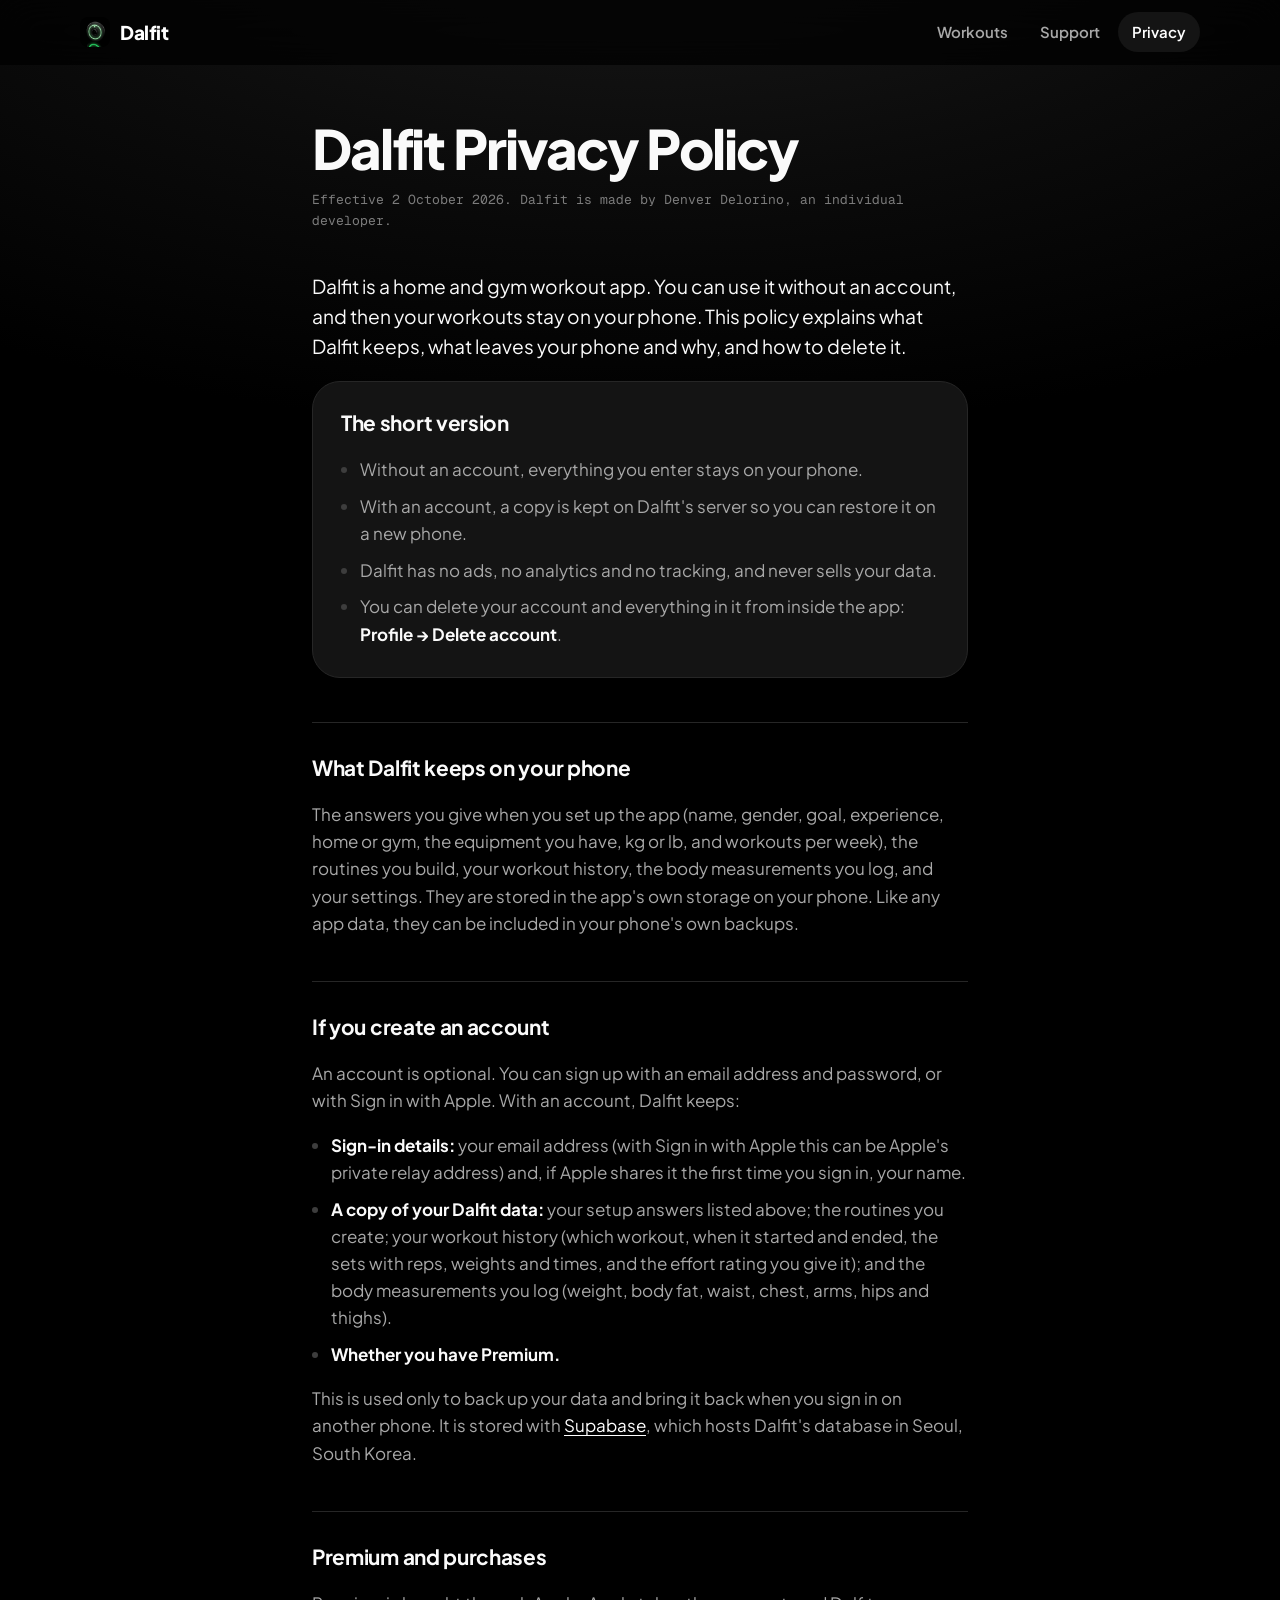
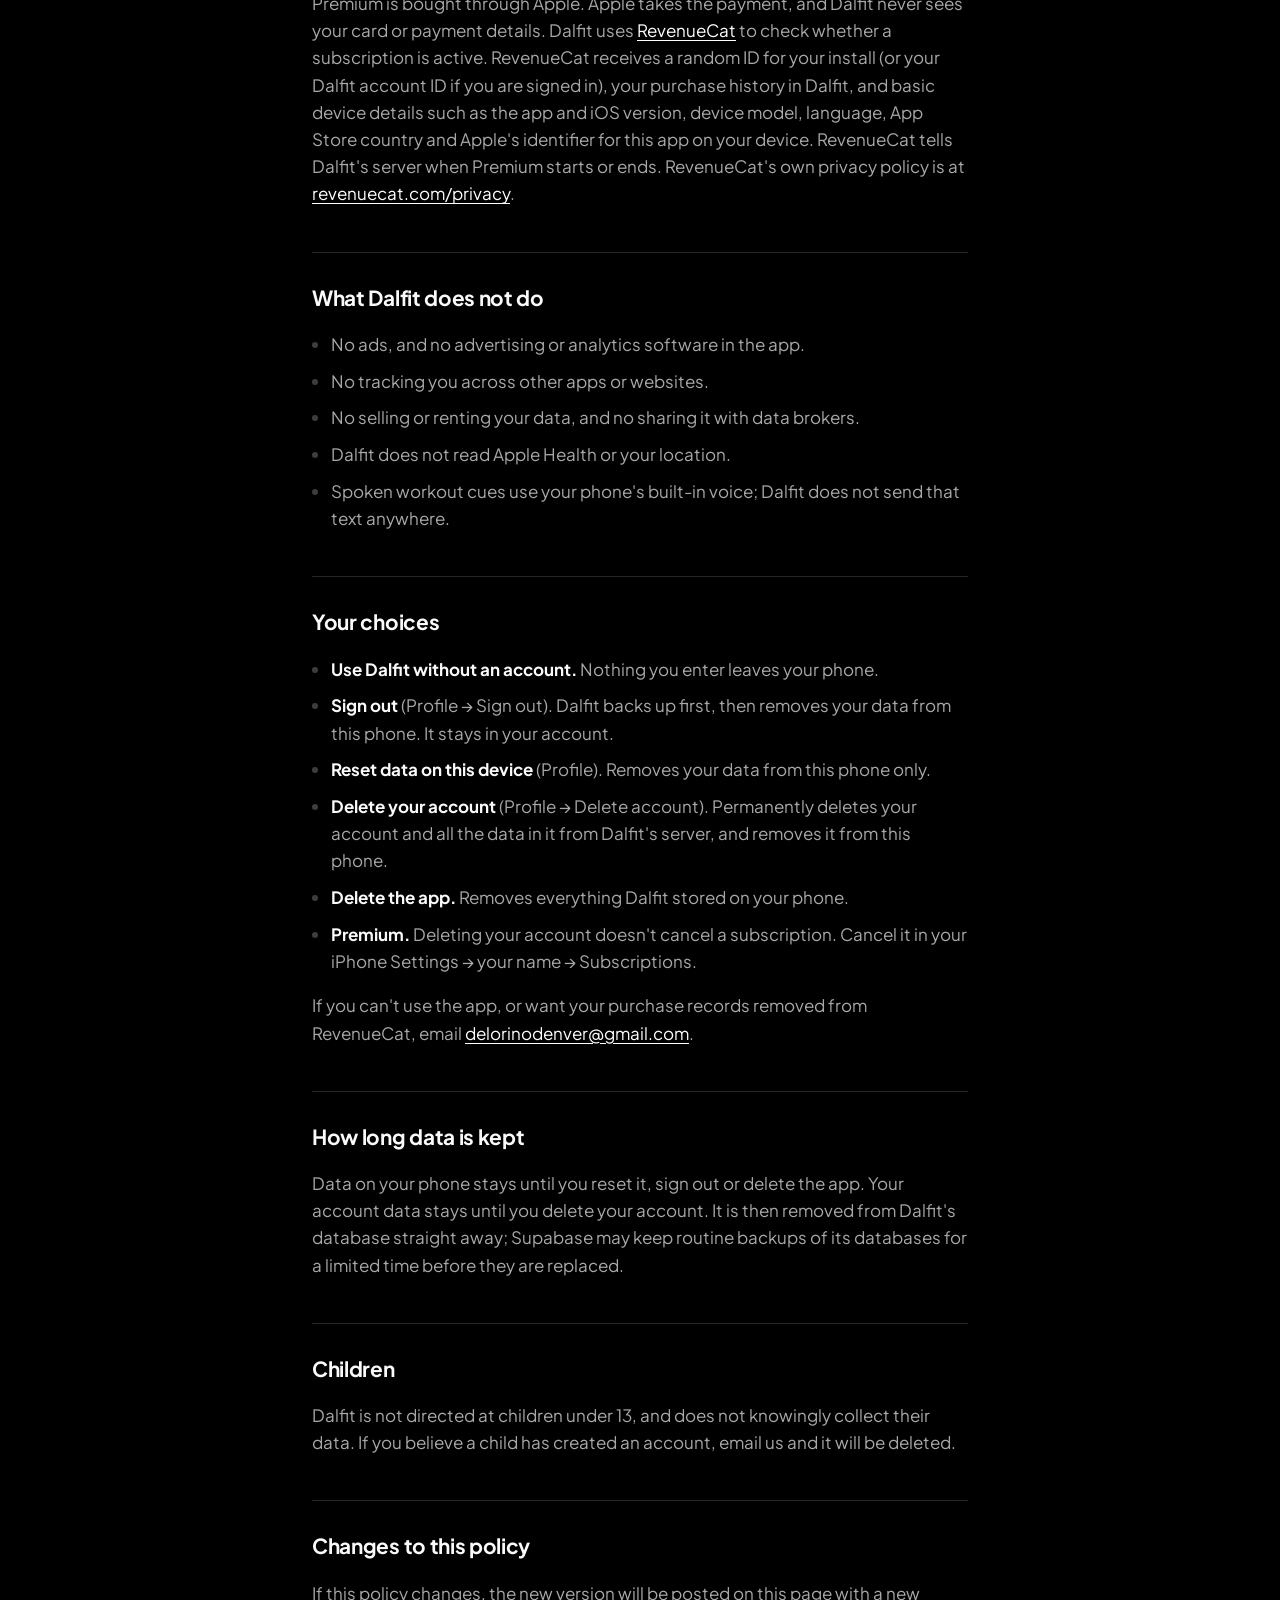
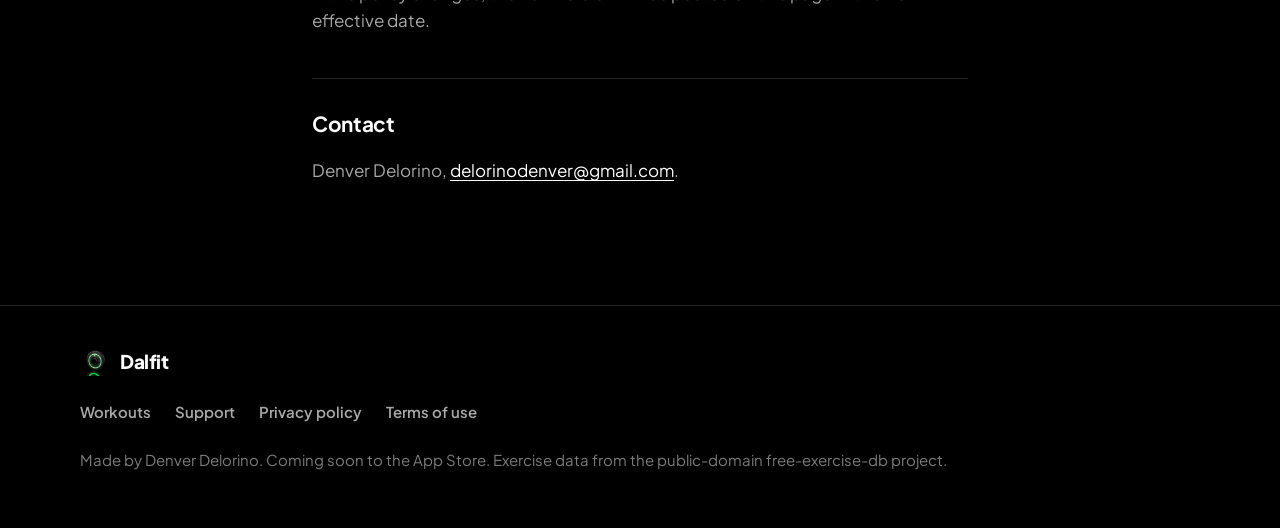
==== privacy.html @ f014f892 "Add the Dalfit site: landing page, privacy policy, terms and support The landing page uses the app's" ====
<!doctype html>
<html lang="en">
<head>
<meta charset="utf-8">
<meta name="viewport" content="width=device-width, initial-scale=1, viewport-fit=cover">
<title>Dalfit: privacy policy</title>
<meta name="description" content="What Dalfit keeps, what leaves your phone and how to delete it.">
<meta name="theme-color" content="#000000">
<link rel="icon" type="image/png" sizes="32x32" href="img/favicon-32.png">
<link rel="apple-touch-icon" href="img/icon-180.png">
<link rel="preconnect" href="https://fonts.googleapis.com">
<link rel="preconnect" href="https://fonts.gstatic.com" crossorigin>
<link href="https://fonts.googleapis.com/css2?family=Geist+Mono:wght@400;500&family=Plus+Jakarta+Sans:wght@400;500;600;700;800&display=swap" rel="stylesheet">
<link rel="stylesheet" href="site.css">
</head>
<body>

<header class="site-header" id="top">
  <div class="wrap">
    <a class="brand" href="./"><img src="img/icon-96.png" alt="" width="30" height="30">Dalfit</a>
    <nav class="site-nav" aria-label="Main">
      <a href="./#workouts">Workouts</a>
      <a href="support.html">Support</a>
      <a class="hide-sm" href="privacy.html" aria-current="page">Privacy</a>
    </nav>
  </div>
</header>

<main class="doc">
<h1>Dalfit Privacy Policy</h1>
<p class="dateline">Effective 2 October 2026. Dalfit is made by Denver Delorino, an individual developer.</p>

<p class="lede">Dalfit is a home and gym workout app. You can use it without an account, and then
your workouts stay on your phone. This policy explains what Dalfit keeps, what leaves your phone
and why, and how to delete it.</p>

<section class="summary">
<h2>The short version</h2>
<ul>
  <li>Without an account, everything you enter stays on your phone.</li>
  <li>With an account, a copy is kept on Dalfit's server so you can restore it on a new phone.</li>
  <li>Dalfit has no ads, no analytics and no tracking, and never sells your data.</li>
  <li>You can delete your account and everything in it from inside the app: <strong>Profile → Delete account</strong>.</li>
</ul>
</section>

<h2>What Dalfit keeps on your phone</h2>
<p>The answers you give when you set up the app (name, gender, goal, experience, home or gym,
the equipment you have, kg or lb, and workouts per week), the routines you build, your workout
history, the body measurements you log, and your settings. They are stored in the app's own
storage on your phone. Like any app data, they can be included in your phone's own backups.</p>

<h2>If you create an account</h2>
<p>An account is optional. You can sign up with an email address and password, or with Sign in
with Apple. With an account, Dalfit keeps:</p>
<ul>
  <li><strong>Sign-in details:</strong> your email address (with Sign in with Apple this can be
  Apple's private relay address) and, if Apple shares it the first time you sign in, your name.</li>
  <li><strong>A copy of your Dalfit data:</strong> your setup answers listed above; the routines
  you create; your workout history (which workout, when it started and ended, the sets with
  reps, weights and times, and the effort rating you give it); and the body measurements you log
  (weight, body fat, waist, chest, arms, hips and thighs).</li>
  <li><strong>Whether you have Premium.</strong></li>
</ul>
<p>This is used only to back up your data and bring it back when you sign in on another phone.
It is stored with <a href="https://supabase.com">Supabase</a>, which hosts Dalfit's database in
Seoul, South Korea.</p>

<h2>Premium and purchases</h2>
<p>Premium is bought through Apple. Apple takes the payment, and Dalfit never sees your card or
payment details. Dalfit uses <a href="https://www.revenuecat.com">RevenueCat</a> to check whether
a subscription is active. RevenueCat receives a random ID for your install (or your Dalfit
account ID if you are signed in), your purchase history in Dalfit, and basic device details such
as the app and iOS version, device model, language, App Store country and Apple's
identifier for this app on your device. RevenueCat tells Dalfit's server when Premium starts or
ends. RevenueCat's own privacy policy is at
<a href="https://www.revenuecat.com/privacy">revenuecat.com/privacy</a>.</p>

<h2>What Dalfit does not do</h2>
<ul>
  <li>No ads, and no advertising or analytics software in the app.</li>
  <li>No tracking you across other apps or websites.</li>
  <li>No selling or renting your data, and no sharing it with data brokers.</li>
  <li>Dalfit does not read Apple Health or your location.</li>
  <li>Spoken workout cues use your phone's built-in voice; Dalfit does not send that text anywhere.</li>
</ul>

<h2>Your choices</h2>
<ul>
  <li><strong>Use Dalfit without an account.</strong> Nothing you enter leaves your phone.</li>
  <li><strong>Sign out</strong> (Profile → Sign out). Dalfit backs up first, then removes your
  data from this phone. It stays in your account.</li>
  <li><strong>Reset data on this device</strong> (Profile). Removes your data from this phone only.</li>
  <li><strong>Delete your account</strong> (Profile → Delete account). Permanently deletes your
  account and all the data in it from Dalfit's server, and removes it from this phone.</li>
  <li><strong>Delete the app.</strong> Removes everything Dalfit stored on your phone.</li>
  <li><strong>Premium.</strong> Deleting your account doesn't cancel a subscription. Cancel it
  in your iPhone Settings → your name → Subscriptions.</li>
</ul>
<p>If you can't use the app, or want your purchase records removed from RevenueCat, email
<a href="mailto:delorinodenver@gmail.com">delorinodenver@gmail.com</a>.</p>

<h2>How long data is kept</h2>
<p>Data on your phone stays until you reset it, sign out or delete the app. Your account data
stays until you delete your account. It is then removed from Dalfit's database straight away;
Supabase may keep routine backups of its databases for a limited time before they are replaced.</p>

<h2>Children</h2>
<p>Dalfit is not directed at children under 13, and does not knowingly collect their data. If you
believe a child has created an account, email us and it will be deleted.</p>

<h2>Changes to this policy</h2>
<p>If this policy changes, the new version will be posted on this page with a new effective date.</p>

<h2>Contact</h2>
<p>Denver Delorino, <a href="mailto:delorinodenver@gmail.com">delorinodenver@gmail.com</a>.</p>
</main>

<footer class="site-footer">
  <div class="wrap">
    <a class="brand" href="./"><img src="img/icon-96.png" alt="" width="30" height="30">Dalfit</a>
    <nav class="footer-links" aria-label="Footer">
      <a href="./#workouts">Workouts</a>
      <a href="support.html">Support</a>
      <a href="privacy.html">Privacy policy</a>
      <a href="terms.html">Terms of use</a>
    </nav>
    <p>Made by Denver Delorino. Coming soon to the App Store. Exercise data from the public-domain free-exercise-db project.</p>
  </div>
</footer>
</body>
</html>
---- site.css ----
/* Dalfit site. Every colour is a step of the app's Gray ramp (src/constants/theme.ts).
   The accent is white, as in the app's dark mode. The neon green lives only inside the
   athlete images, never in the interface. */
:root {
  color-scheme: dark;
  --black: #000000;
  --g950: #0b0b0b;
  --g900: #141414;
  --g850: #1c1c1c;
  --g800: #262626;
  --g700: #3d3d3d;
  --g500: #7c7c7c;
  --g400: #a8a8a8;
  --g50: #fafafa;
  --white: #ffffff;

  --sans: "Plus Jakarta Sans", system-ui, -apple-system, "Segoe UI", sans-serif;
  --mono: "Geist Mono", ui-monospace, "SFMono-Regular", Menlo, monospace;

  --card-radius: 28px;
  --gutter: clamp(16px, 4vw, 40px);
  --max: 1200px;

  /* The app's motion durations: quick, base, slow. */
  --t-quick: 140ms;
  --t-base: 280ms;
  --t-slow: 420ms;
  --ease: cubic-bezier(0.2, 0.7, 0.2, 1);
}

* { box-sizing: border-box; }
html { -webkit-text-size-adjust: 100%; scroll-behavior: smooth; }
body {
  margin: 0;
  min-height: 100vh;
  background: var(--black);
  color: var(--g50);
  font: 400 17px/1.6 var(--sans);
  -webkit-font-smoothing: antialiased;
  overflow-x: hidden;
}
/* The app's Backdrop: a soft graphite glow at the top of the screen, fading to black. */
body::before {
  content: "";
  position: absolute;
  inset: 0 0 auto 0;
  height: 720px;
  background: radial-gradient(120% 100% at 50% -20%, var(--g850) 0%, var(--g950) 45%, var(--black) 80%);
  pointer-events: none;
  z-index: -1;
}
img { display: block; max-width: 100%; height: auto; }
a { color: var(--white); text-underline-offset: 3px; text-decoration-thickness: 1px; }
a:hover { text-decoration-thickness: 2px; }
:focus-visible { outline: 2px solid var(--white); outline-offset: 3px; border-radius: 8px; }
::selection { background: var(--white); color: var(--black); }

.wrap { width: 100%; max-width: var(--max); margin: 0 auto; padding: 0 var(--gutter); }
.mono { font-family: var(--mono); font-size: 13px; letter-spacing: 0.02em; }
.eyebrow {
  font-family: var(--mono);
  font-size: 12px;
  letter-spacing: 0.14em;
  text-transform: uppercase;
  color: var(--g400);
  margin: 0 0 14px;
}
.dim { color: var(--g500); }

/* ---------- Header ---------- */
.site-header {
  position: sticky;
  top: 0;
  z-index: 10;
  background: rgba(0, 0, 0, 0.72);
  -webkit-backdrop-filter: saturate(140%) blur(18px);
  backdrop-filter: saturate(140%) blur(18px);
  border-bottom: 1px solid transparent;
  transition: border-color var(--t-base) var(--ease);
}
.site-header.scrolled { border-bottom-color: var(--g800); }
.site-header .wrap { display: flex; align-items: center; justify-content: space-between; height: 64px; gap: 16px; }
.brand { display: flex; align-items: center; gap: 10px; text-decoration: none; font-weight: 800; font-size: 19px; letter-spacing: -0.02em; }
.brand img { width: 30px; height: 30px; border-radius: 8px; }
.site-nav { display: flex; gap: 4px; }
.site-nav a {
  text-decoration: none;
  font-size: 15px;
  font-weight: 600;
  color: var(--g400);
  padding: 8px 14px;
  border-radius: 999px;
  transition: color var(--t-quick) var(--ease), background-color var(--t-quick) var(--ease);
}
.site-nav a:hover, .site-nav a[aria-current="page"] { color: var(--white); background: var(--g900); }

/* ---------- Buttons (the app's pill buttons) ---------- */
.btn {
  display: inline-flex;
  align-items: center;
  justify-content: center;
  gap: 10px;
  min-height: 52px;
  padding: 0 26px;
  border-radius: 999px;
  font: 700 16px/1 var(--sans);
  text-decoration: none;
  border: 1px solid transparent;
  transition: transform var(--t-quick) var(--ease), background-color var(--t-quick) var(--ease);
}
.btn:active { transform: scale(0.97); }
.btn-primary { background: var(--white); color: var(--black); }
.btn-primary:hover { background: var(--g50); text-decoration: none; }
/* A status, not a button: smaller, outlined, and it doesn't react to taps. */
.btn-quiet {
  min-height: 40px;
  padding: 0 16px;
  font: 500 13px/1 var(--mono);
  letter-spacing: 0.02em;
  background: transparent;
  color: var(--g400);
  border-color: var(--g800);
  cursor: default;
}
.btn-quiet:active { transform: none; }

/* ---------- Footer ---------- */
.site-footer { margin-top: 120px; border-top: 1px solid var(--g800); padding: 40px 0 56px; color: var(--g500); font-size: 15px; }
.site-footer .wrap { display: grid; gap: 24px; }
.site-footer .brand { color: var(--g50); }
.footer-links { display: flex; flex-wrap: wrap; gap: 8px 24px; }
.footer-links a { color: var(--g400); text-decoration: none; font-weight: 600; }
.footer-links a:hover { color: var(--white); }
.site-footer p { margin: 0; }

/* ---------- Legal and support pages ---------- */
.doc { max-width: 46rem; margin: 0 auto; padding: 56px var(--gutter) 0; }
.doc h1 { font-weight: 800; font-size: clamp(2.2rem, 6vw, 3.4rem); line-height: 1.02; letter-spacing: -0.035em; margin: 0 0 14px; }
.doc .dateline { font-family: var(--mono); font-size: 13px; color: var(--g500); margin: 0 0 40px; }
.doc .lede { font-size: 1.2rem; line-height: 1.55; color: var(--g50); }
.doc h2 {
  font-weight: 700;
  font-size: 1.3rem;
  letter-spacing: -0.015em;
  margin: 44px 0 12px;
  padding-top: 28px;
  border-top: 1px solid var(--g800);
}
.doc p, .doc li { color: var(--g400); }
.doc strong { color: var(--g50); font-weight: 700; }
.doc ul { padding-left: 1.2rem; }
.doc li { margin-bottom: 0.6rem; }
.doc li::marker { color: var(--g700); }
.doc .summary {
  background: var(--g900);
  border: 1px solid var(--g800);
  border-radius: var(--card-radius);
  padding: 24px 28px 12px;
  margin: 0 0 8px;
}
.doc .summary h2 { margin-top: 0; padding-top: 0; border-top: 0; }
.doc .faq p { margin: 0 0 1.4rem; }

@media (max-width: 560px) {
  .site-nav a { padding: 8px 10px; font-size: 14px; }
  .site-nav .hide-sm { display: none; }
}
@media (prefers-reduced-motion: reduce) {
  html { scroll-behavior: auto; }
  *, *::before, *::after { animation-duration: 1ms !important; animation-iteration-count: 1 !important; transition-duration: 1ms !important; }
}
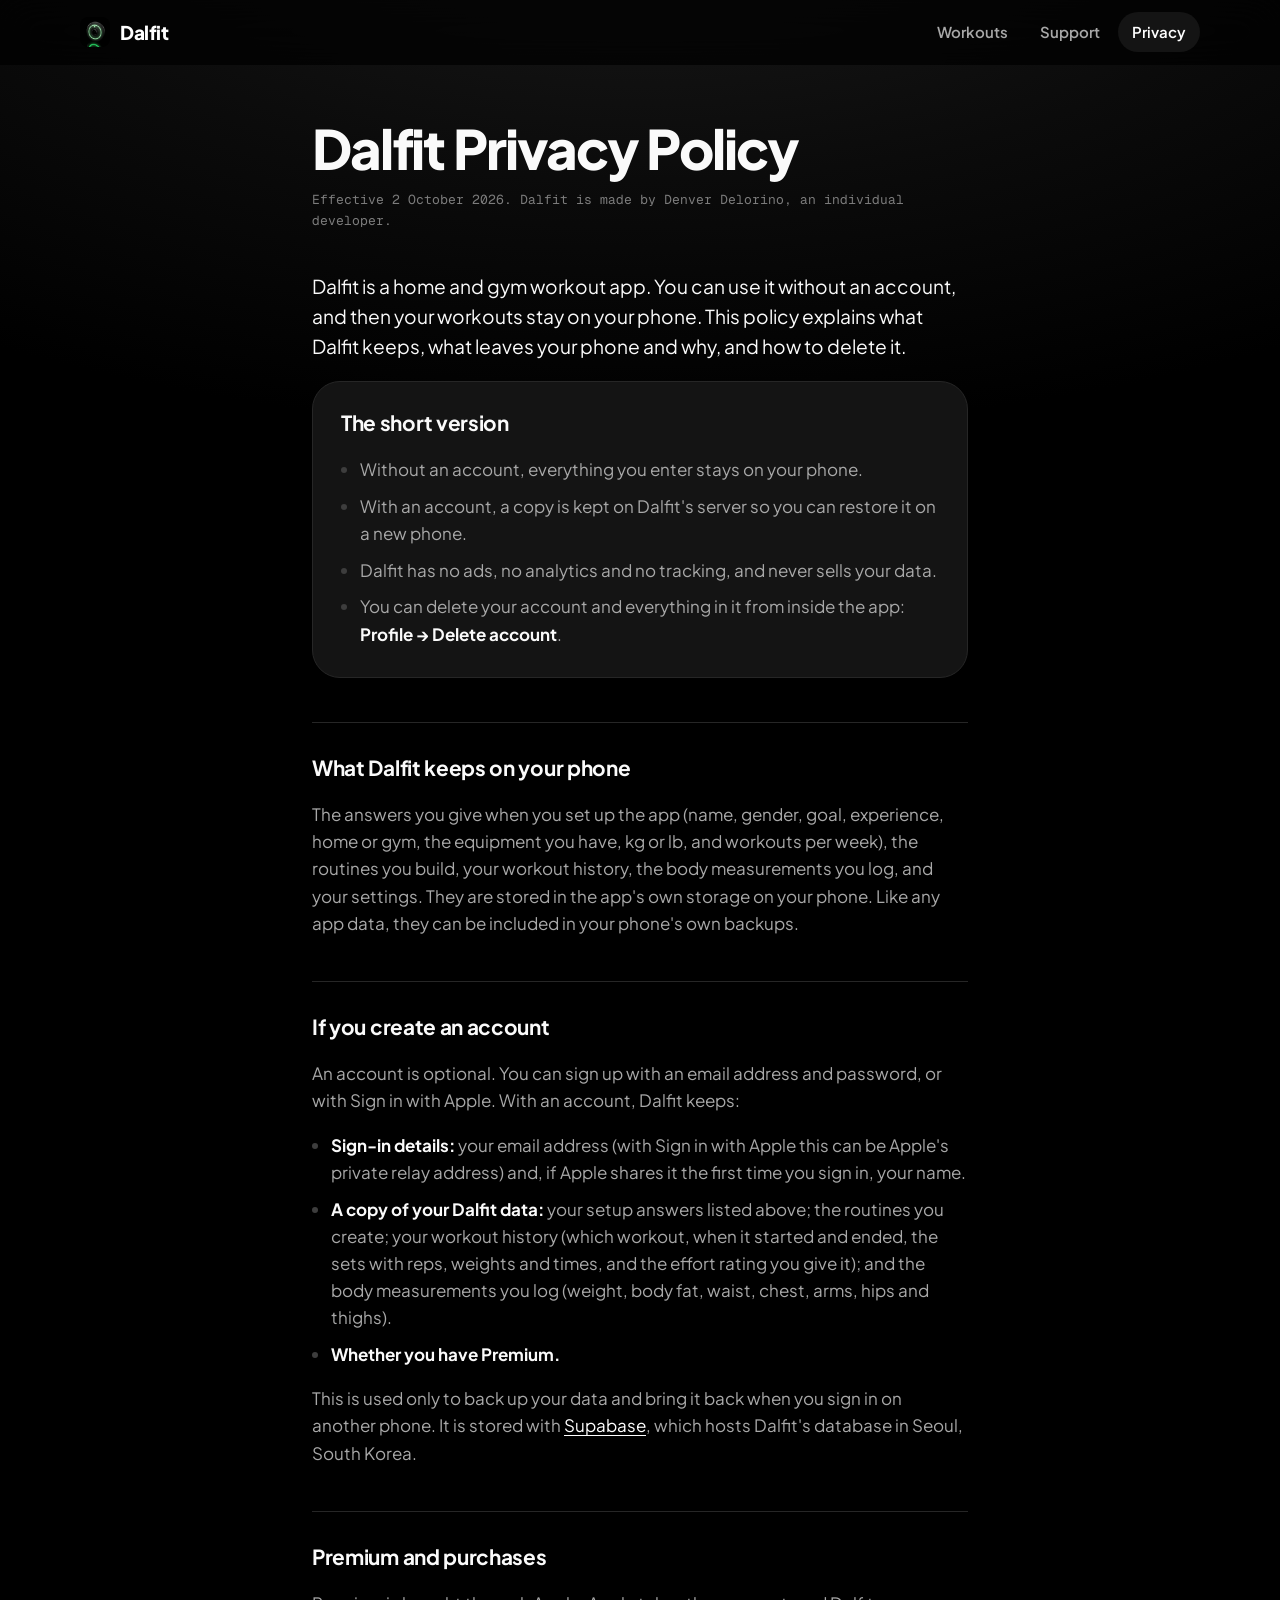
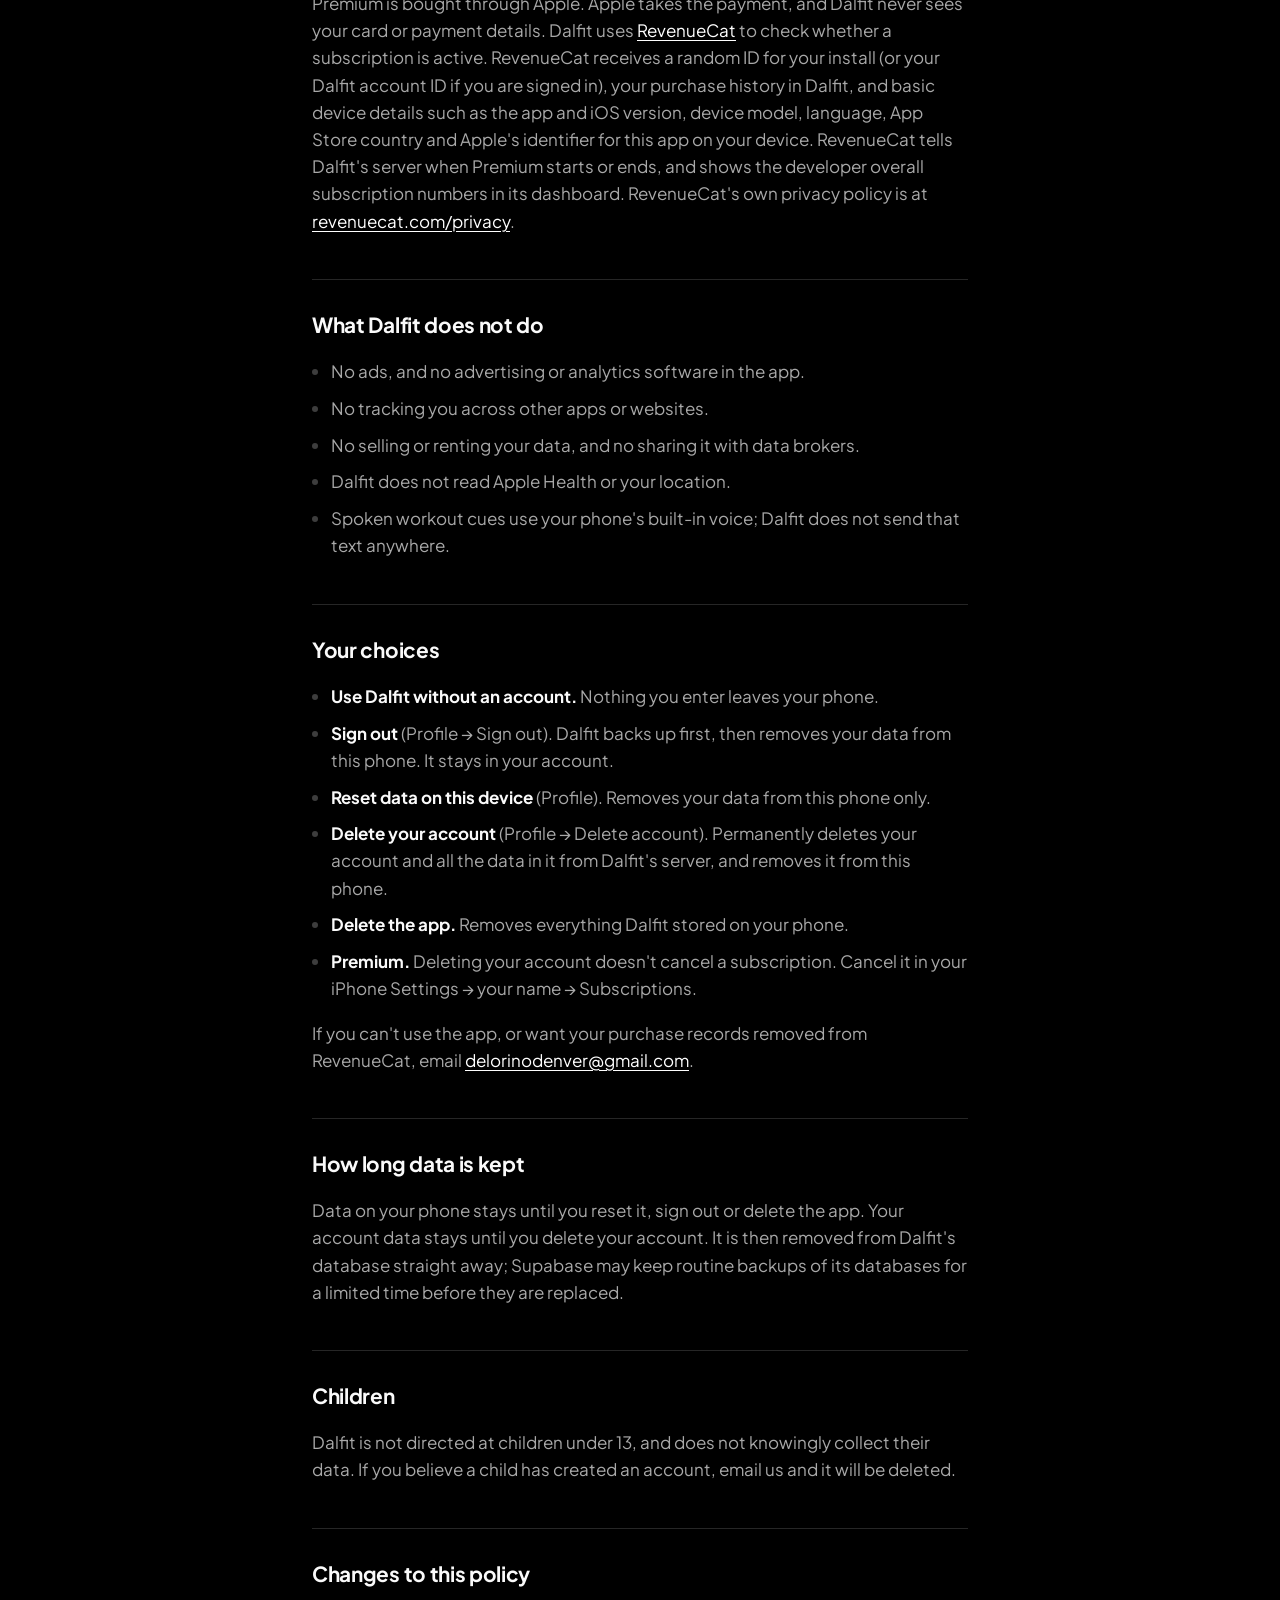
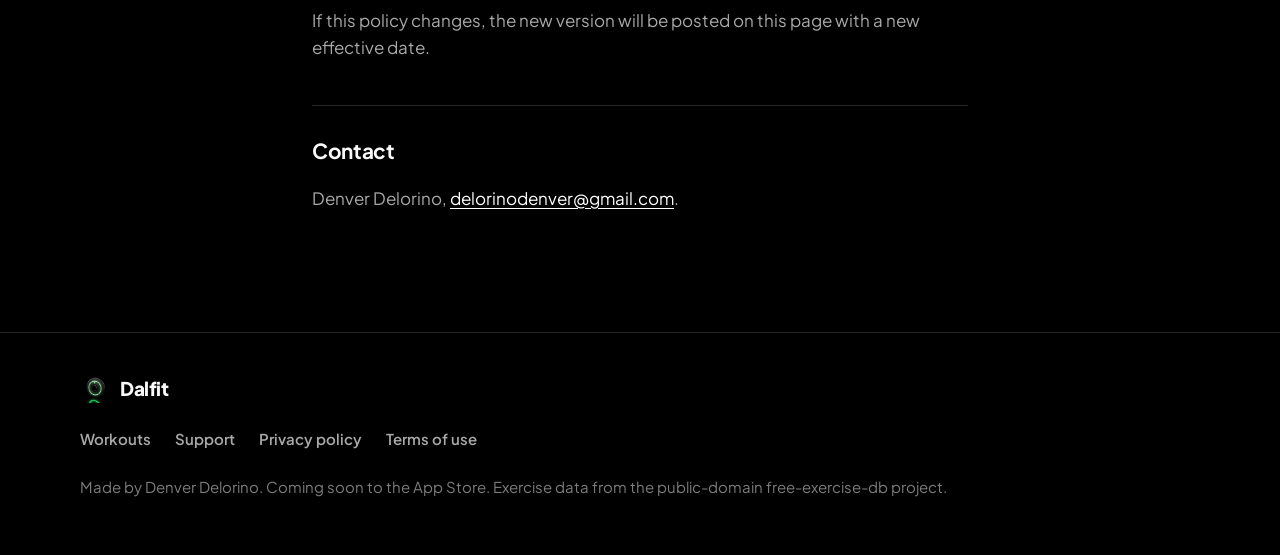
==== commit 4bcb3b65: "Privacy policy: say RevenueCat also shows subscription numbers Matches the App Store privacy answers" ====
--- a/privacy.html
+++ b/privacy.html
@@ -73,7 +73,8 @@
 account ID if you are signed in), your purchase history in Dalfit, and basic device details such
 as the app and iOS version, device model, language, App Store country and Apple's
 identifier for this app on your device. RevenueCat tells Dalfit's server when Premium starts or
-ends. RevenueCat's own privacy policy is at
+ends, and shows the developer overall subscription numbers in its dashboard. RevenueCat's own
+privacy policy is at
 <a href="https://www.revenuecat.com/privacy">revenuecat.com/privacy</a>.</p>
 
 <h2>What Dalfit does not do</h2>
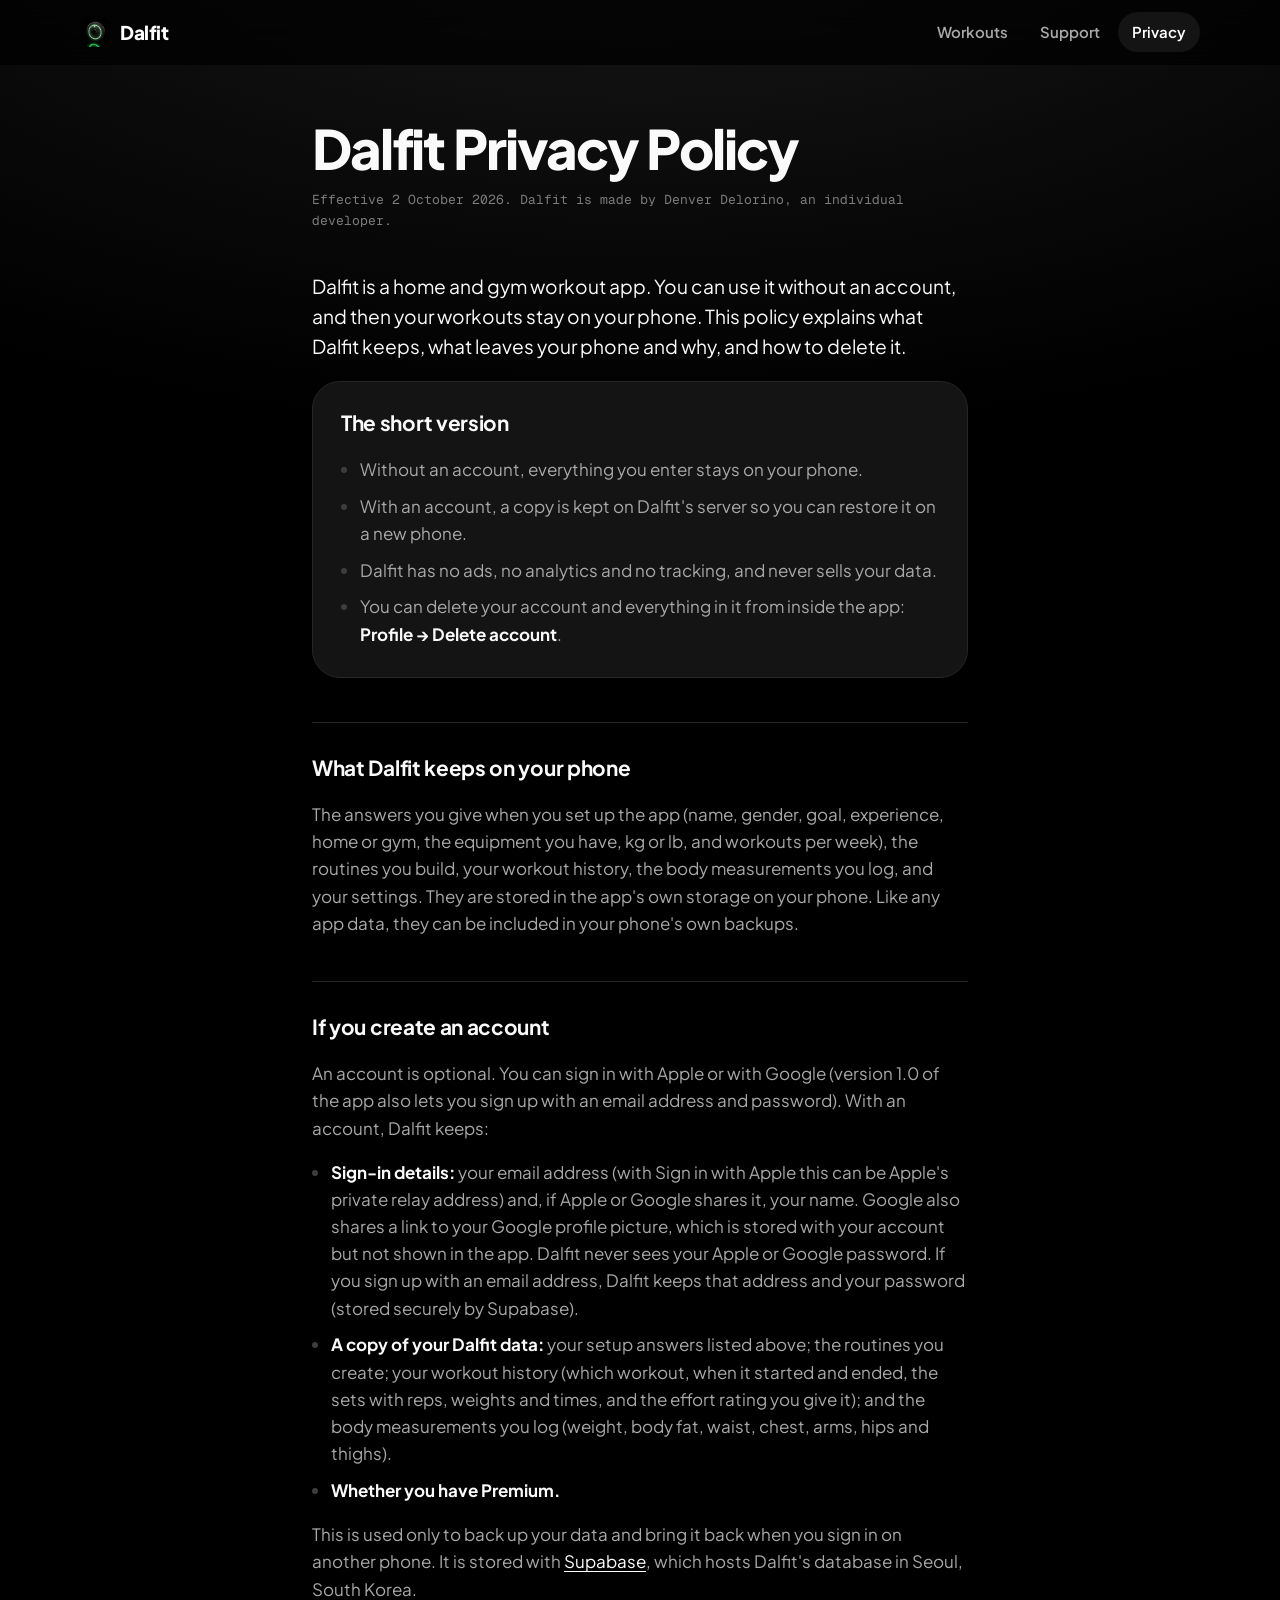
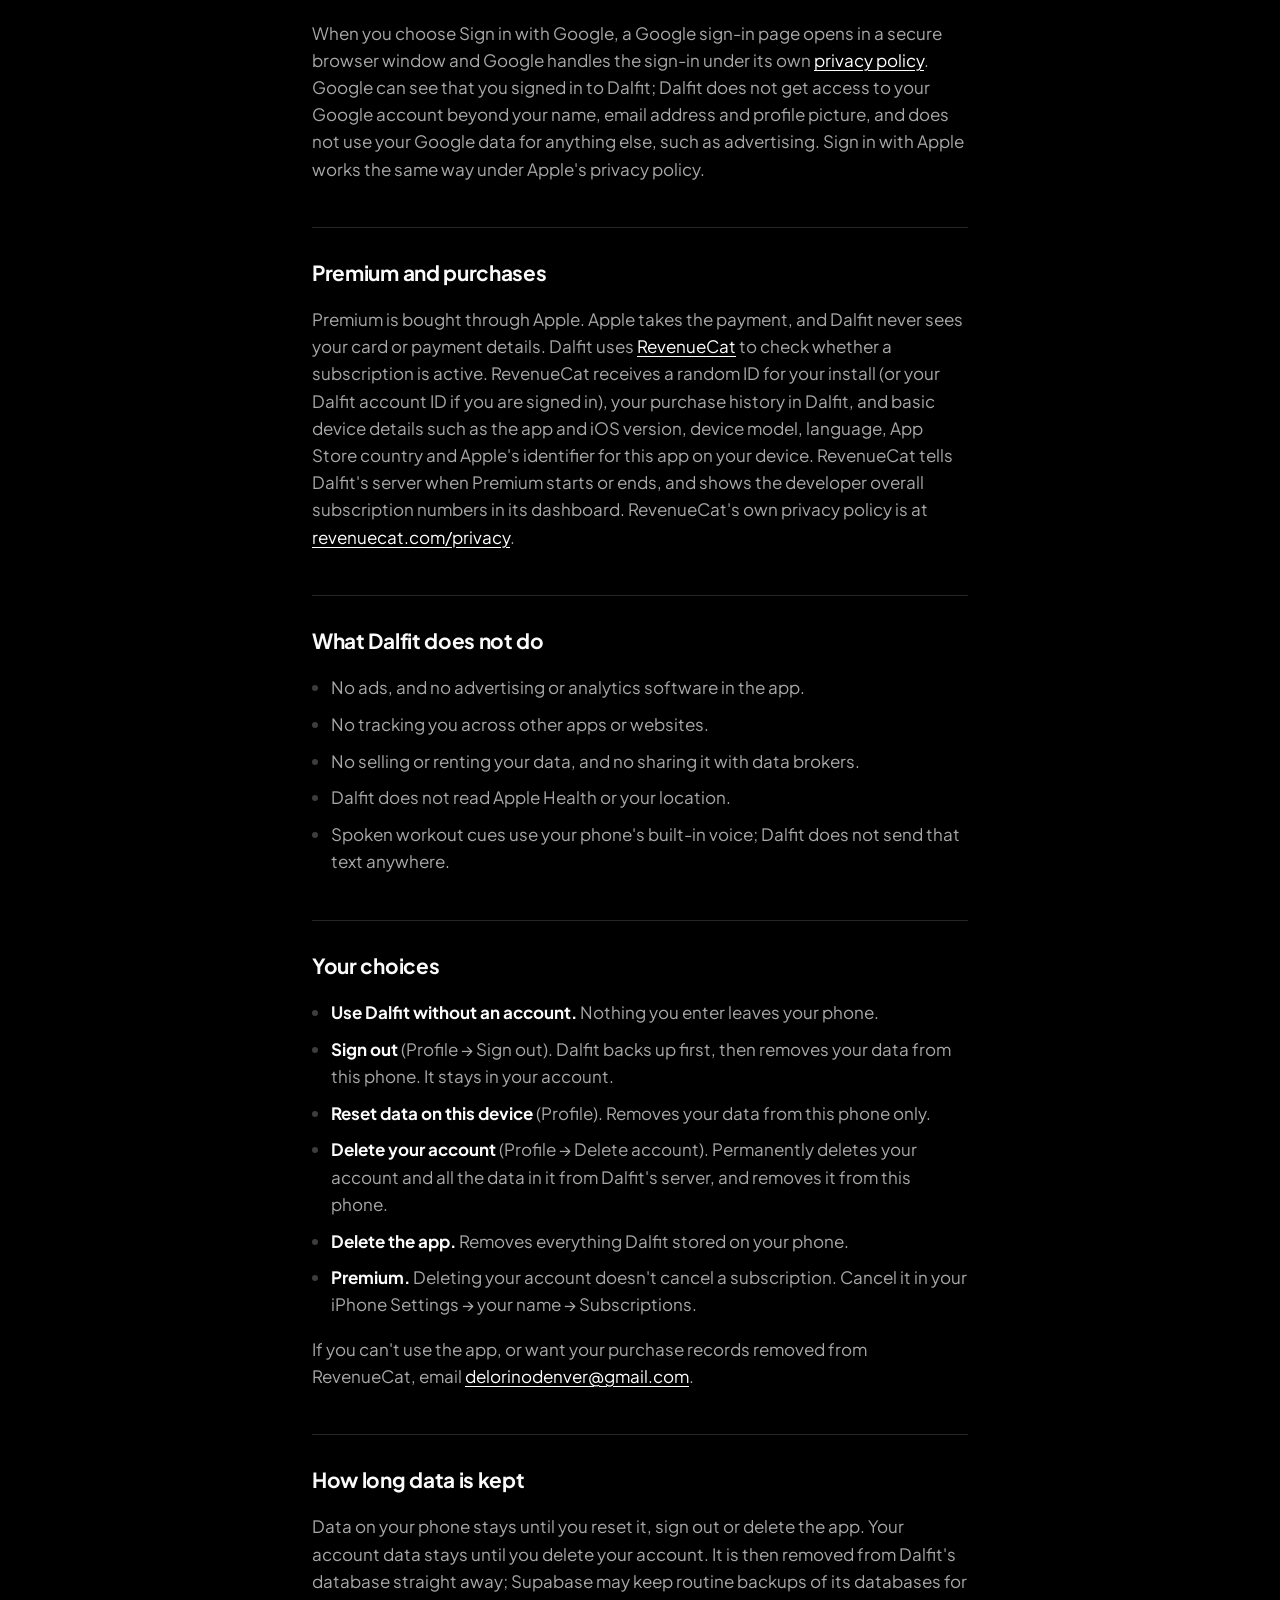
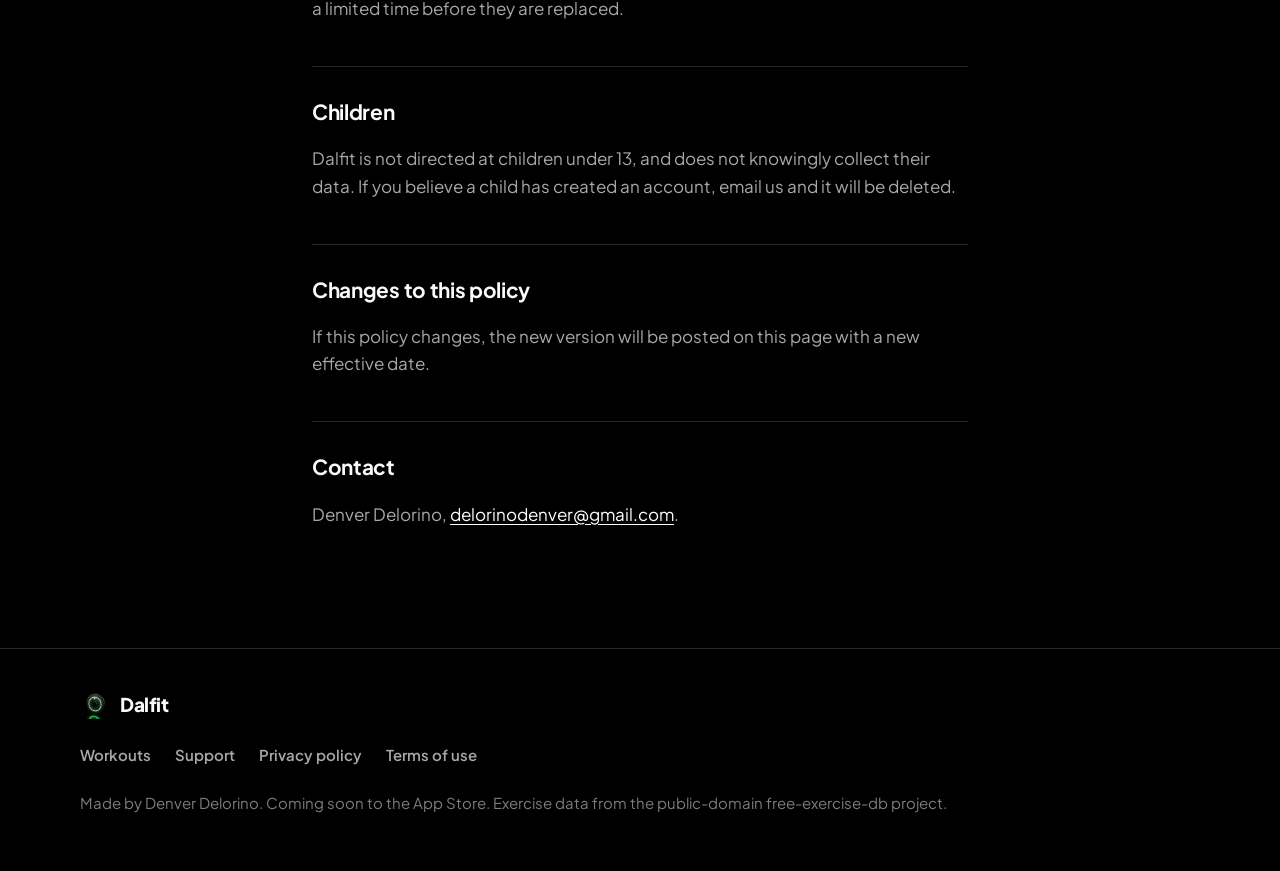
==== commit 47f226e7: "Privacy policy: add Sign in with Google Co-Authored-By: Claude Sonnet 5.5 <noreply@anthropic.com>" ====
--- a/privacy.html
+++ b/privacy.html
@@ -51,11 +51,14 @@
 storage on your phone. Like any app data, they can be included in your phone's own backups.</p>
 
 <h2>If you create an account</h2>
-<p>An account is optional. You can sign up with an email address and password, or with Sign in
-with Apple. With an account, Dalfit keeps:</p>
+<p>An account is optional. You can sign in with Apple or with Google (version 1.0 of the app also
+lets you sign up with an email address and password). With an account, Dalfit keeps:</p>
 <ul>
   <li><strong>Sign-in details:</strong> your email address (with Sign in with Apple this can be
-  Apple's private relay address) and, if Apple shares it the first time you sign in, your name.</li>
+  Apple's private relay address) and, if Apple or Google shares it, your name. Google also
+  shares a link to your Google profile picture, which is stored with your account but not shown
+  in the app. Dalfit never sees your Apple or Google password. If you sign up with an email address, Dalfit
+keeps that address and your password (stored securely by Supabase).</li>
   <li><strong>A copy of your Dalfit data:</strong> your setup answers listed above; the routines
   you create; your workout history (which workout, when it started and ended, the sets with
   reps, weights and times, and the effort rating you give it); and the body measurements you log
@@ -65,6 +68,12 @@
 <p>This is used only to back up your data and bring it back when you sign in on another phone.
 It is stored with <a href="https://supabase.com">Supabase</a>, which hosts Dalfit's database in
 Seoul, South Korea.</p>
+<p>When you choose Sign in with Google, a Google sign-in page opens in a secure browser window
+and Google handles the sign-in under its own
+<a href="https://policies.google.com/privacy">privacy policy</a>. Google can see that you
+signed in to Dalfit; Dalfit does not get access to your Google account beyond your name, email
+address and profile picture, and does not use your Google data for anything else, such as
+advertising. Sign in with Apple works the same way under Apple's privacy policy.</p>
 
 <h2>Premium and purchases</h2>
 <p>Premium is bought through Apple. Apple takes the payment, and Dalfit never sees your card or
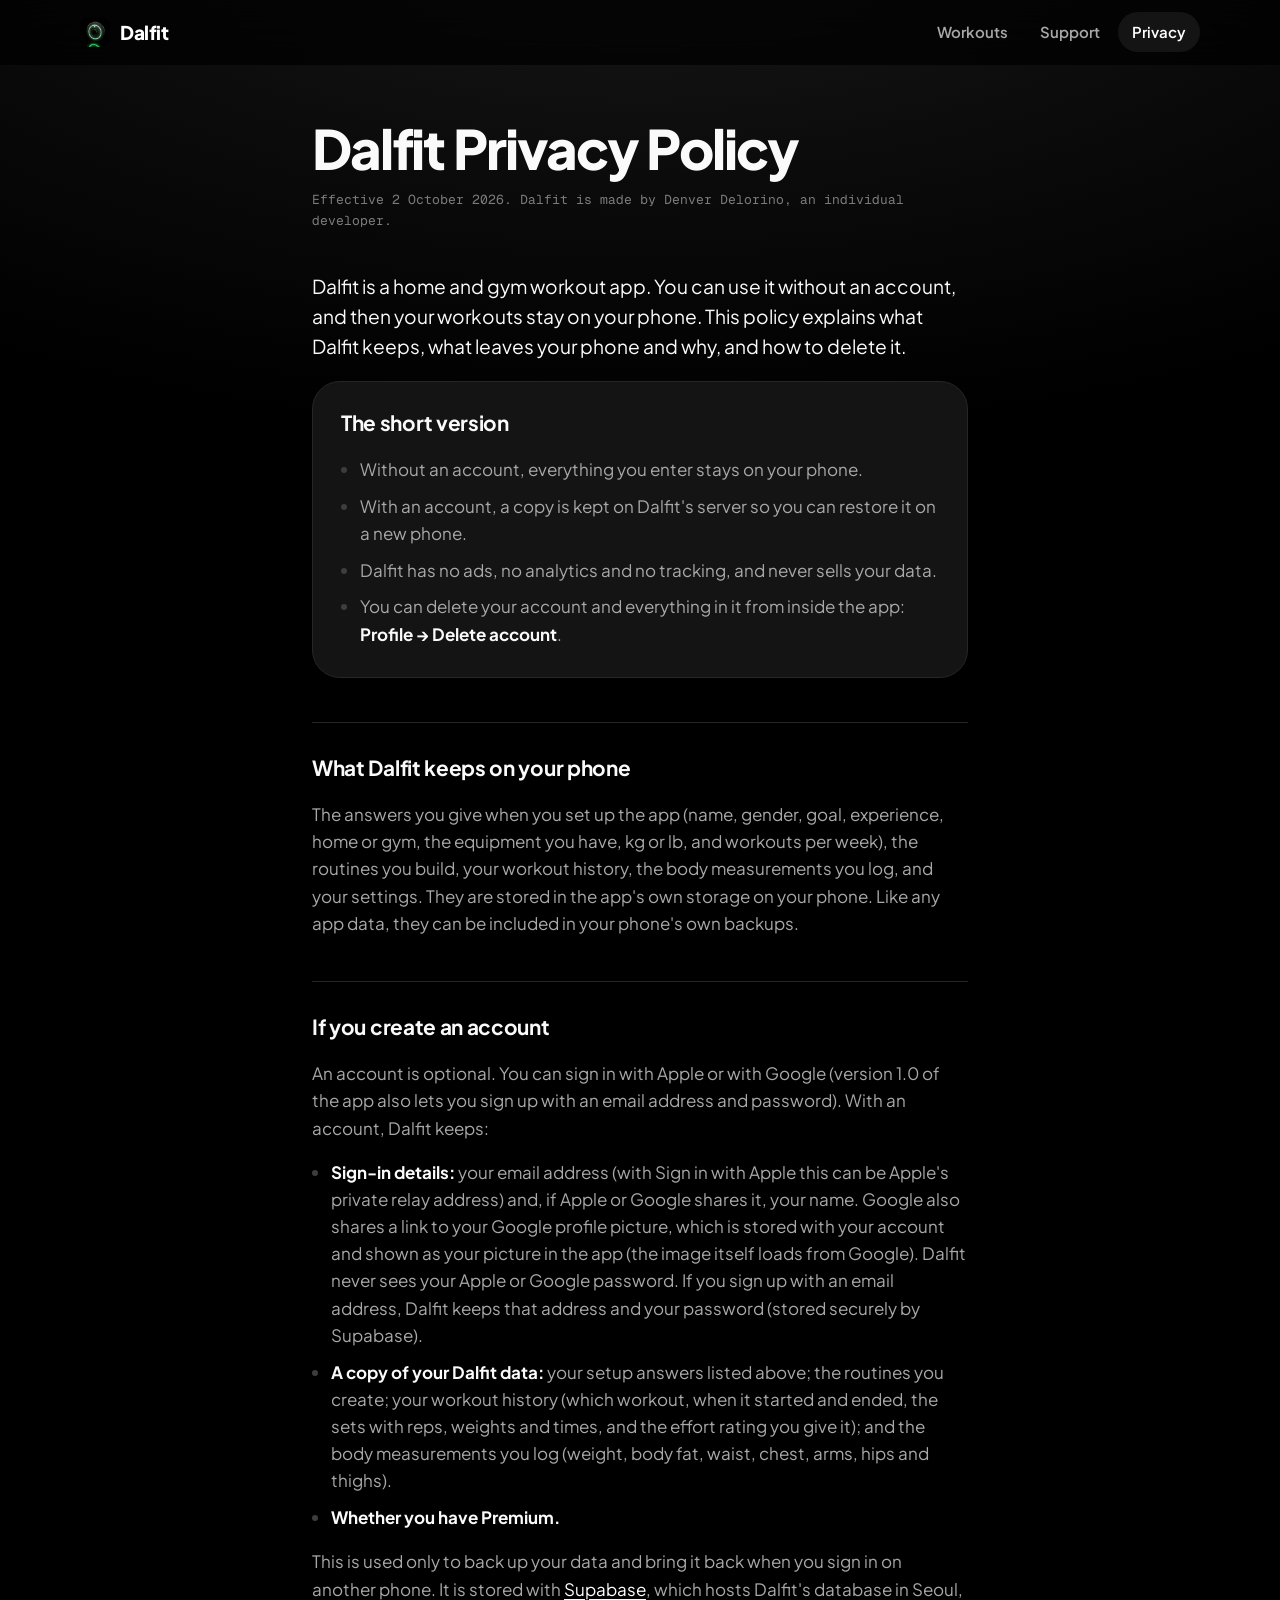
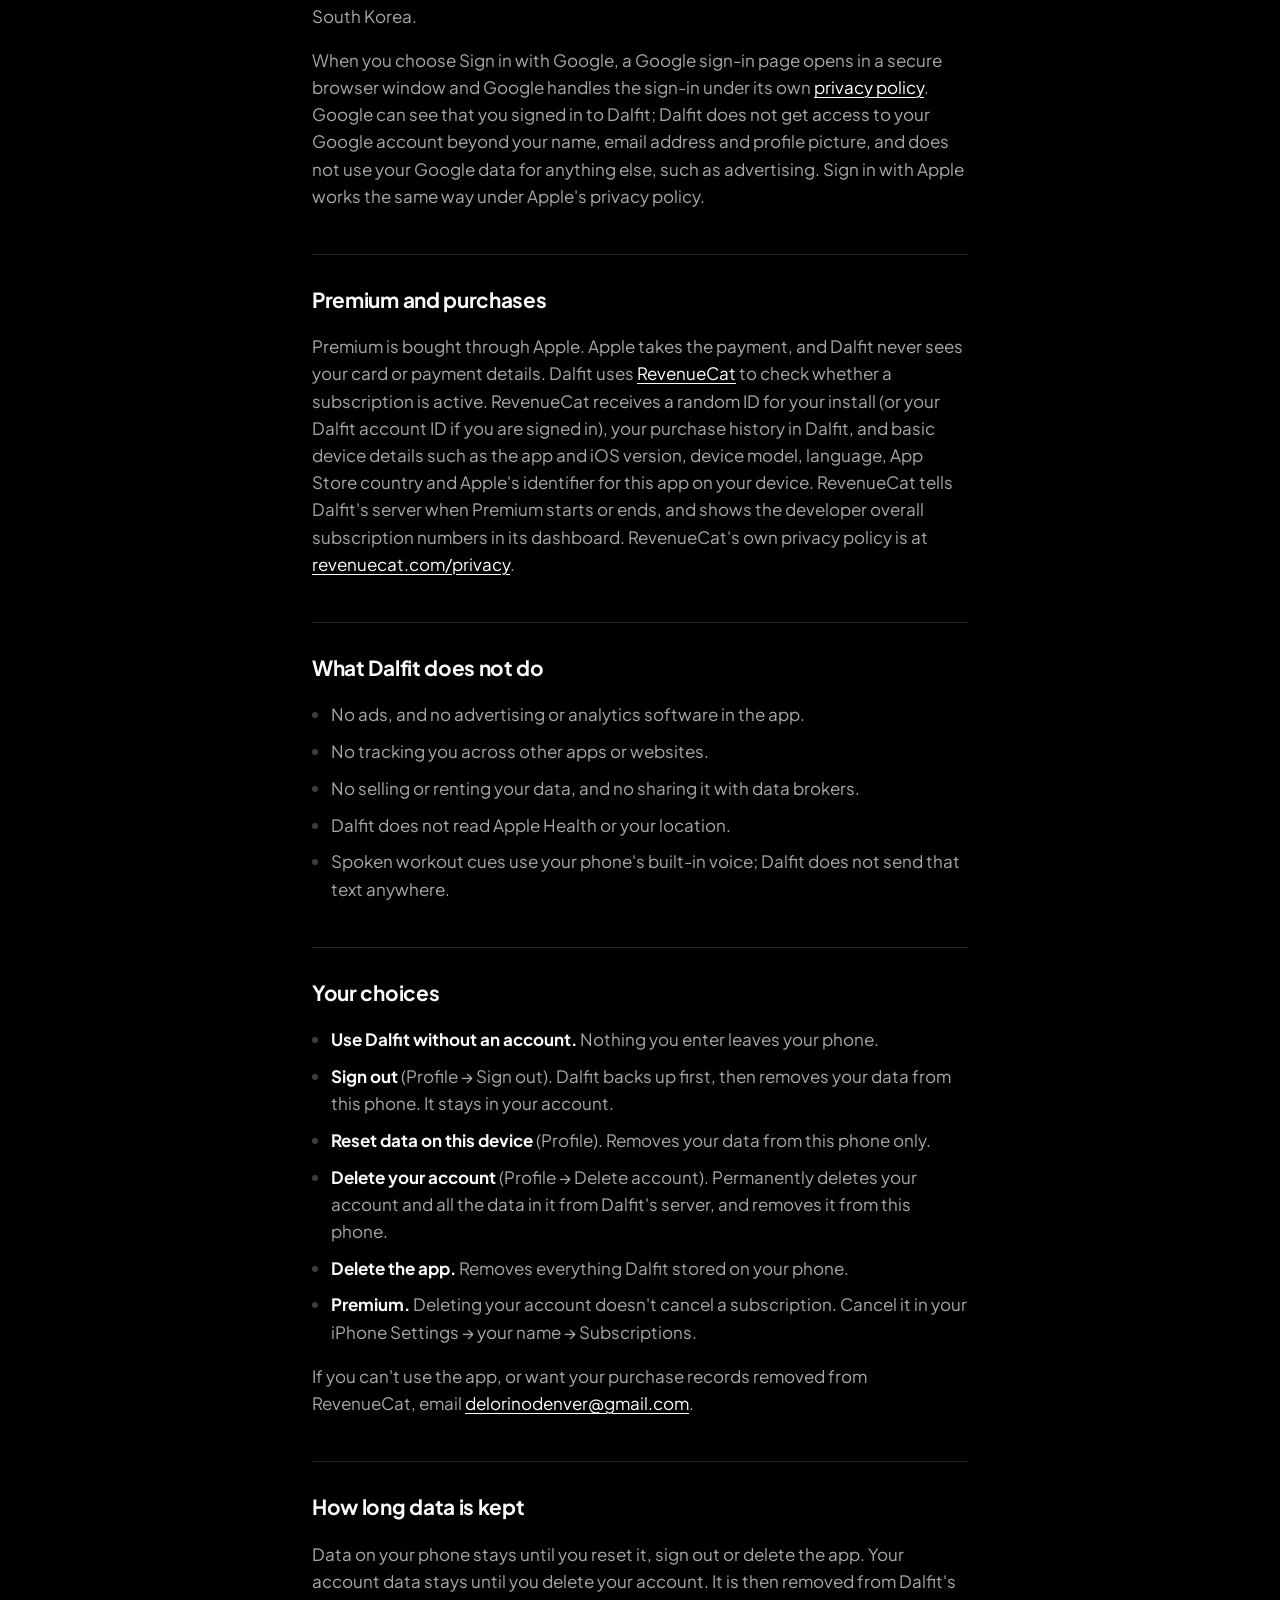
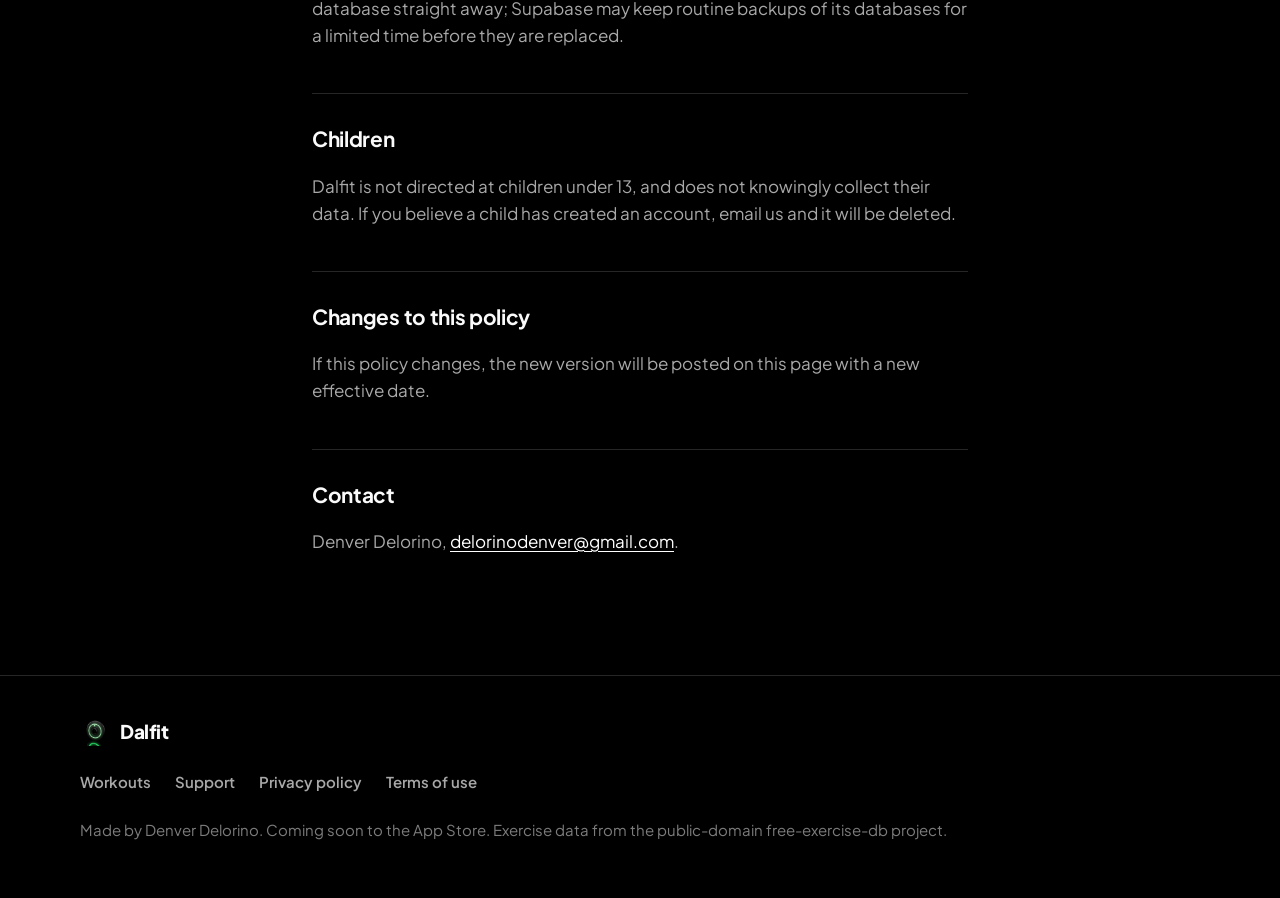
==== commit c203efd8: "Privacy policy: the Google profile picture is shown in the app Co-Authored-By: Claude Opus 5.5 <nore" ====
--- a/privacy.html
+++ b/privacy.html
@@ -56,8 +56,8 @@
 <ul>
   <li><strong>Sign-in details:</strong> your email address (with Sign in with Apple this can be
   Apple's private relay address) and, if Apple or Google shares it, your name. Google also
-  shares a link to your Google profile picture, which is stored with your account but not shown
-  in the app. Dalfit never sees your Apple or Google password. If you sign up with an email address, Dalfit
+  shares a link to your Google profile picture, which is stored with your account and shown as
+  your picture in the app (the image itself loads from Google). Dalfit never sees your Apple or Google password. If you sign up with an email address, Dalfit
 keeps that address and your password (stored securely by Supabase).</li>
   <li><strong>A copy of your Dalfit data:</strong> your setup answers listed above; the routines
   you create; your workout history (which workout, when it started and ended, the sets with
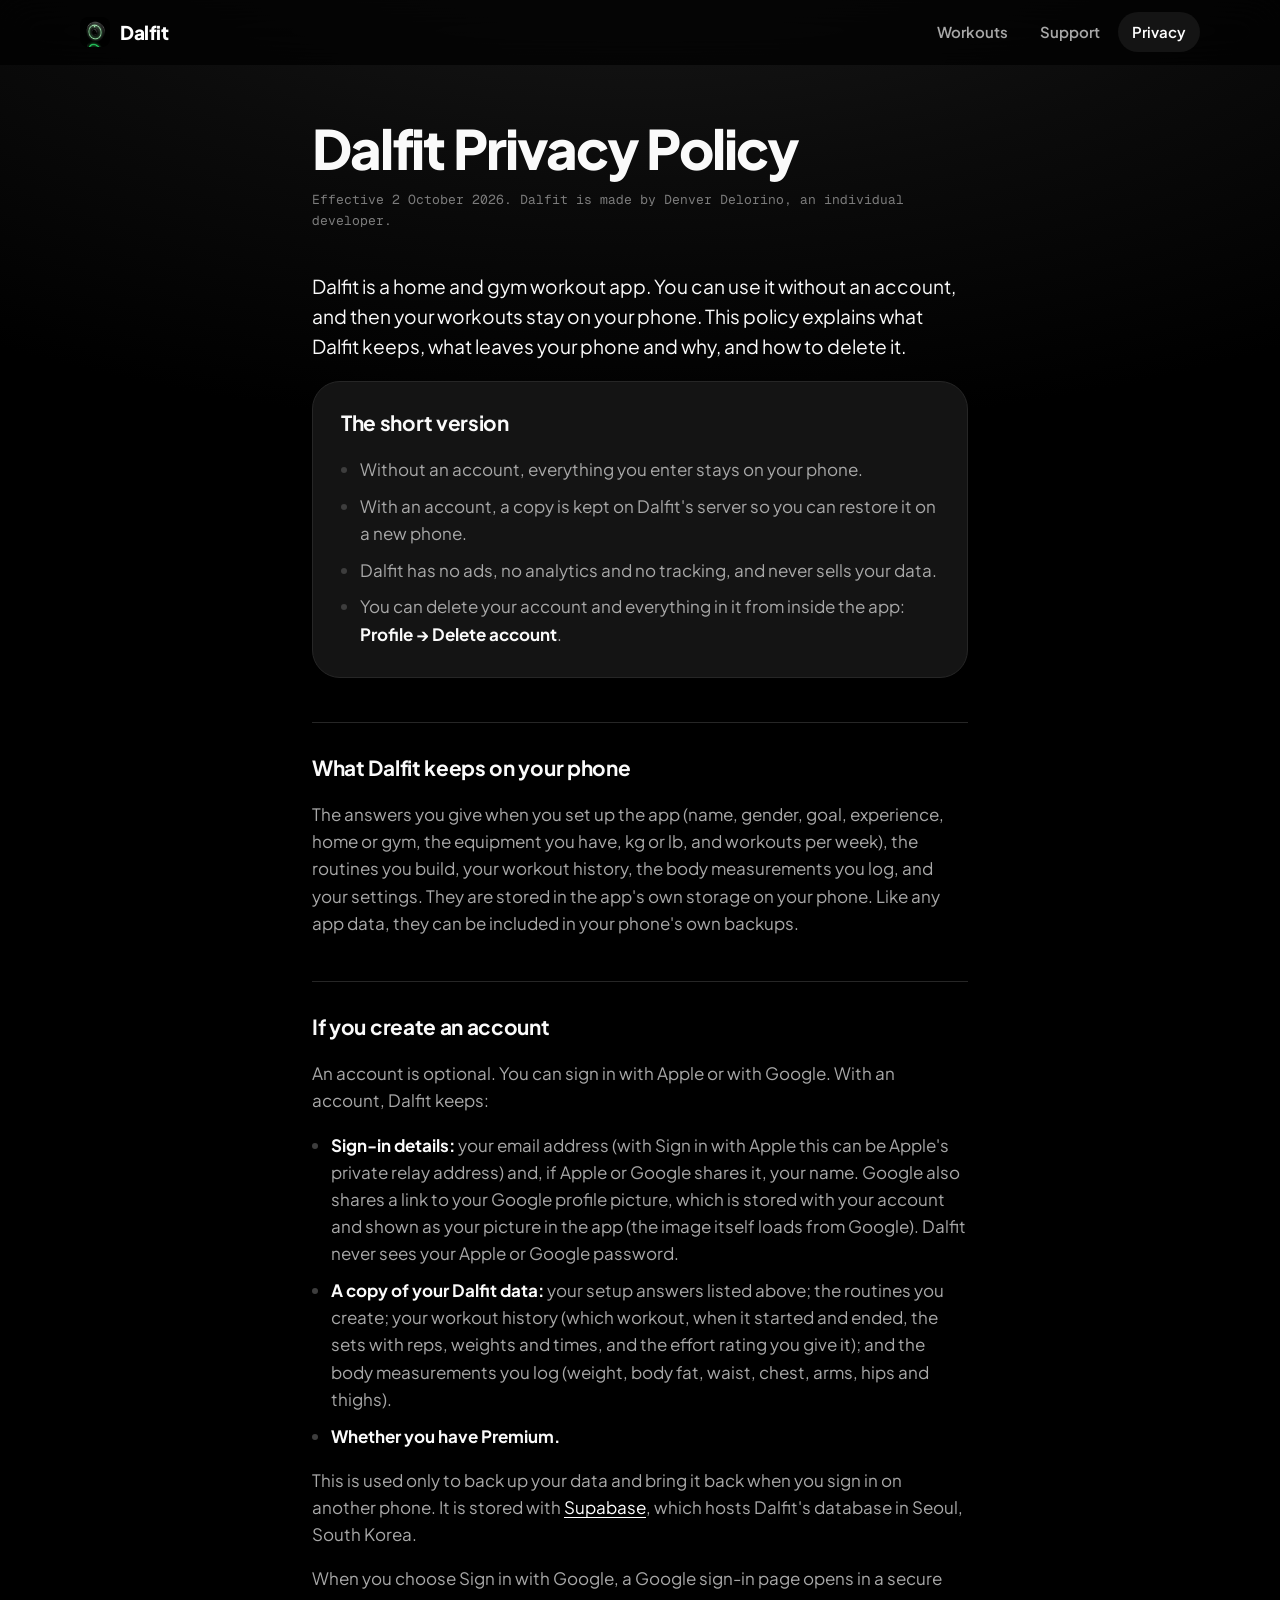
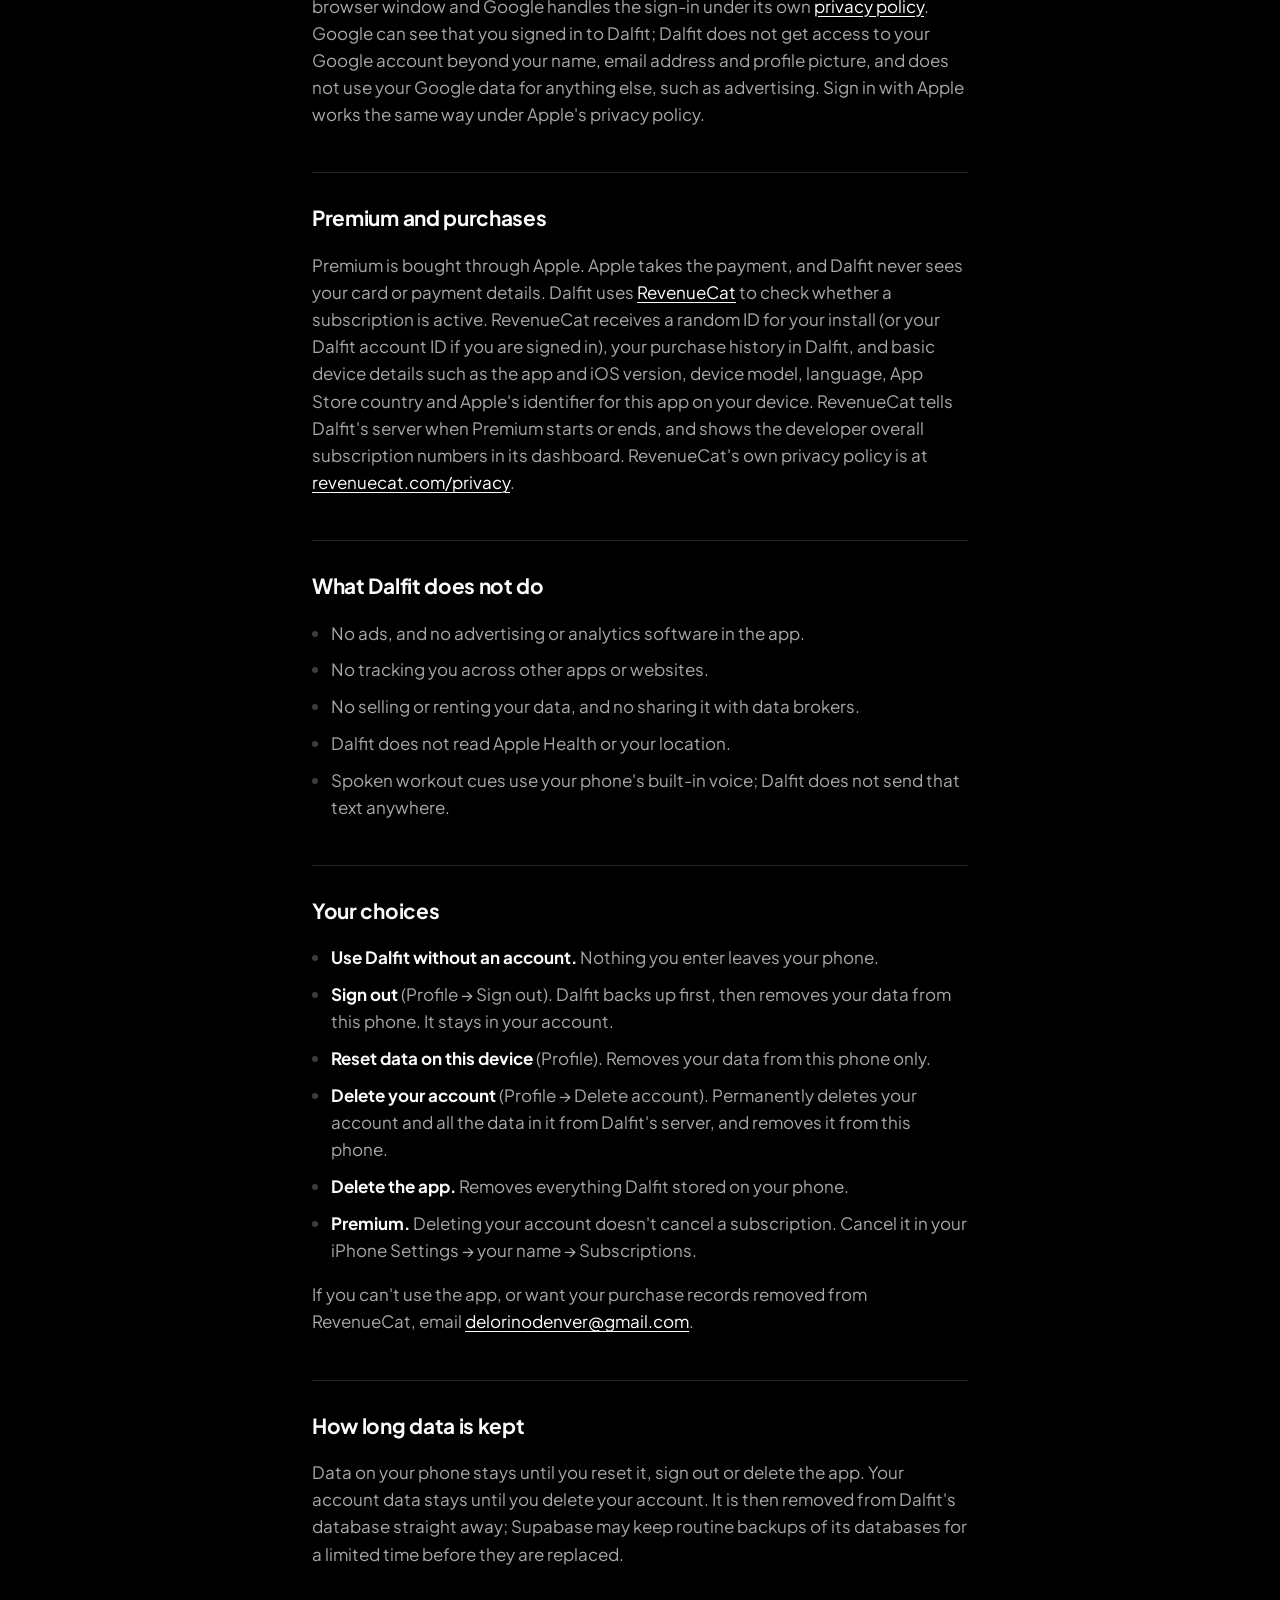
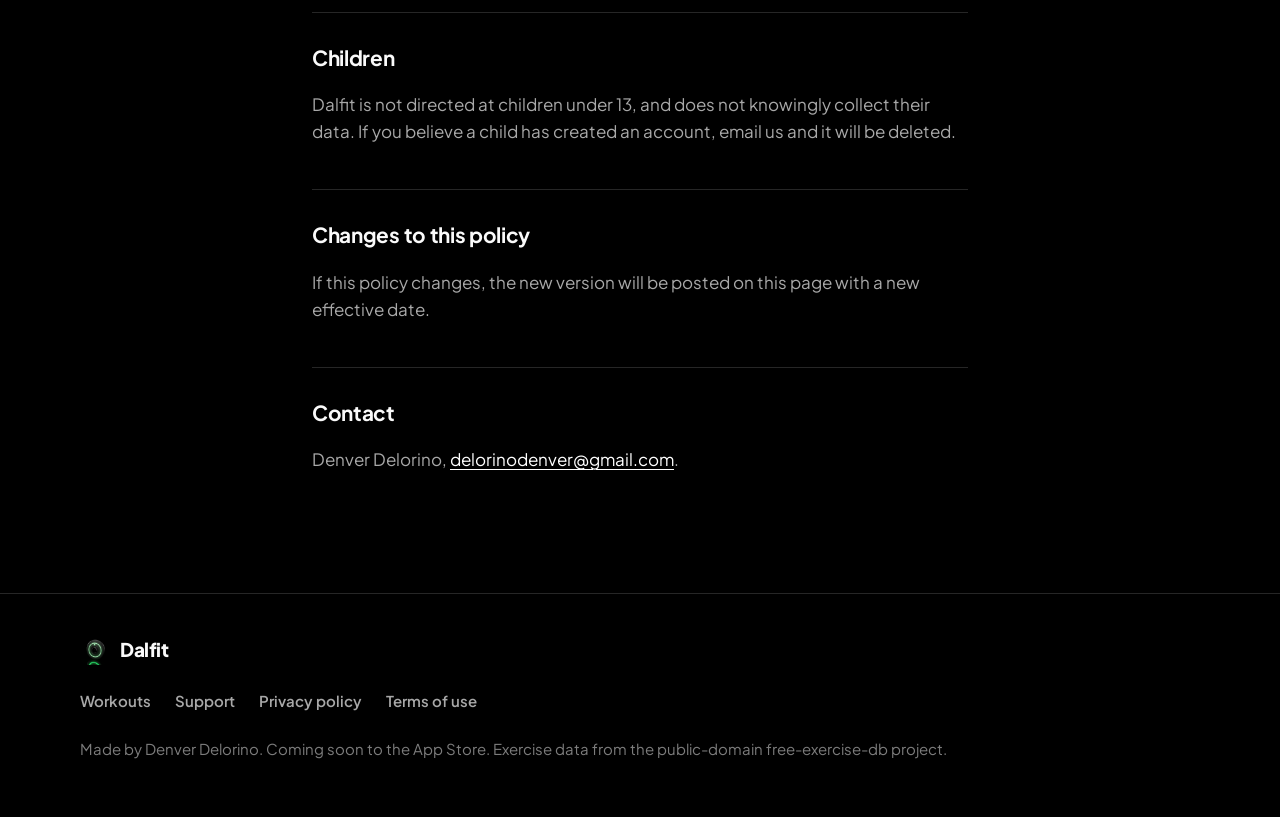
==== commit 744b38ca: "Privacy policy: drop the email sign-up note (1.0 ships without it) Co-Authored-By: Claude Opus 5.5 <" ====
--- a/privacy.html
+++ b/privacy.html
@@ -51,14 +51,12 @@
 storage on your phone. Like any app data, they can be included in your phone's own backups.</p>
 
 <h2>If you create an account</h2>
-<p>An account is optional. You can sign in with Apple or with Google (version 1.0 of the app also
-lets you sign up with an email address and password). With an account, Dalfit keeps:</p>
+<p>An account is optional. You can sign in with Apple or with Google. With an account, Dalfit keeps:</p>
 <ul>
   <li><strong>Sign-in details:</strong> your email address (with Sign in with Apple this can be
   Apple's private relay address) and, if Apple or Google shares it, your name. Google also
   shares a link to your Google profile picture, which is stored with your account and shown as
-  your picture in the app (the image itself loads from Google). Dalfit never sees your Apple or Google password. If you sign up with an email address, Dalfit
-keeps that address and your password (stored securely by Supabase).</li>
+  your picture in the app (the image itself loads from Google). Dalfit never sees your Apple or Google password.</li>
   <li><strong>A copy of your Dalfit data:</strong> your setup answers listed above; the routines
   you create; your workout history (which workout, when it started and ended, the sets with
   reps, weights and times, and the effort rating you give it); and the body measurements you log
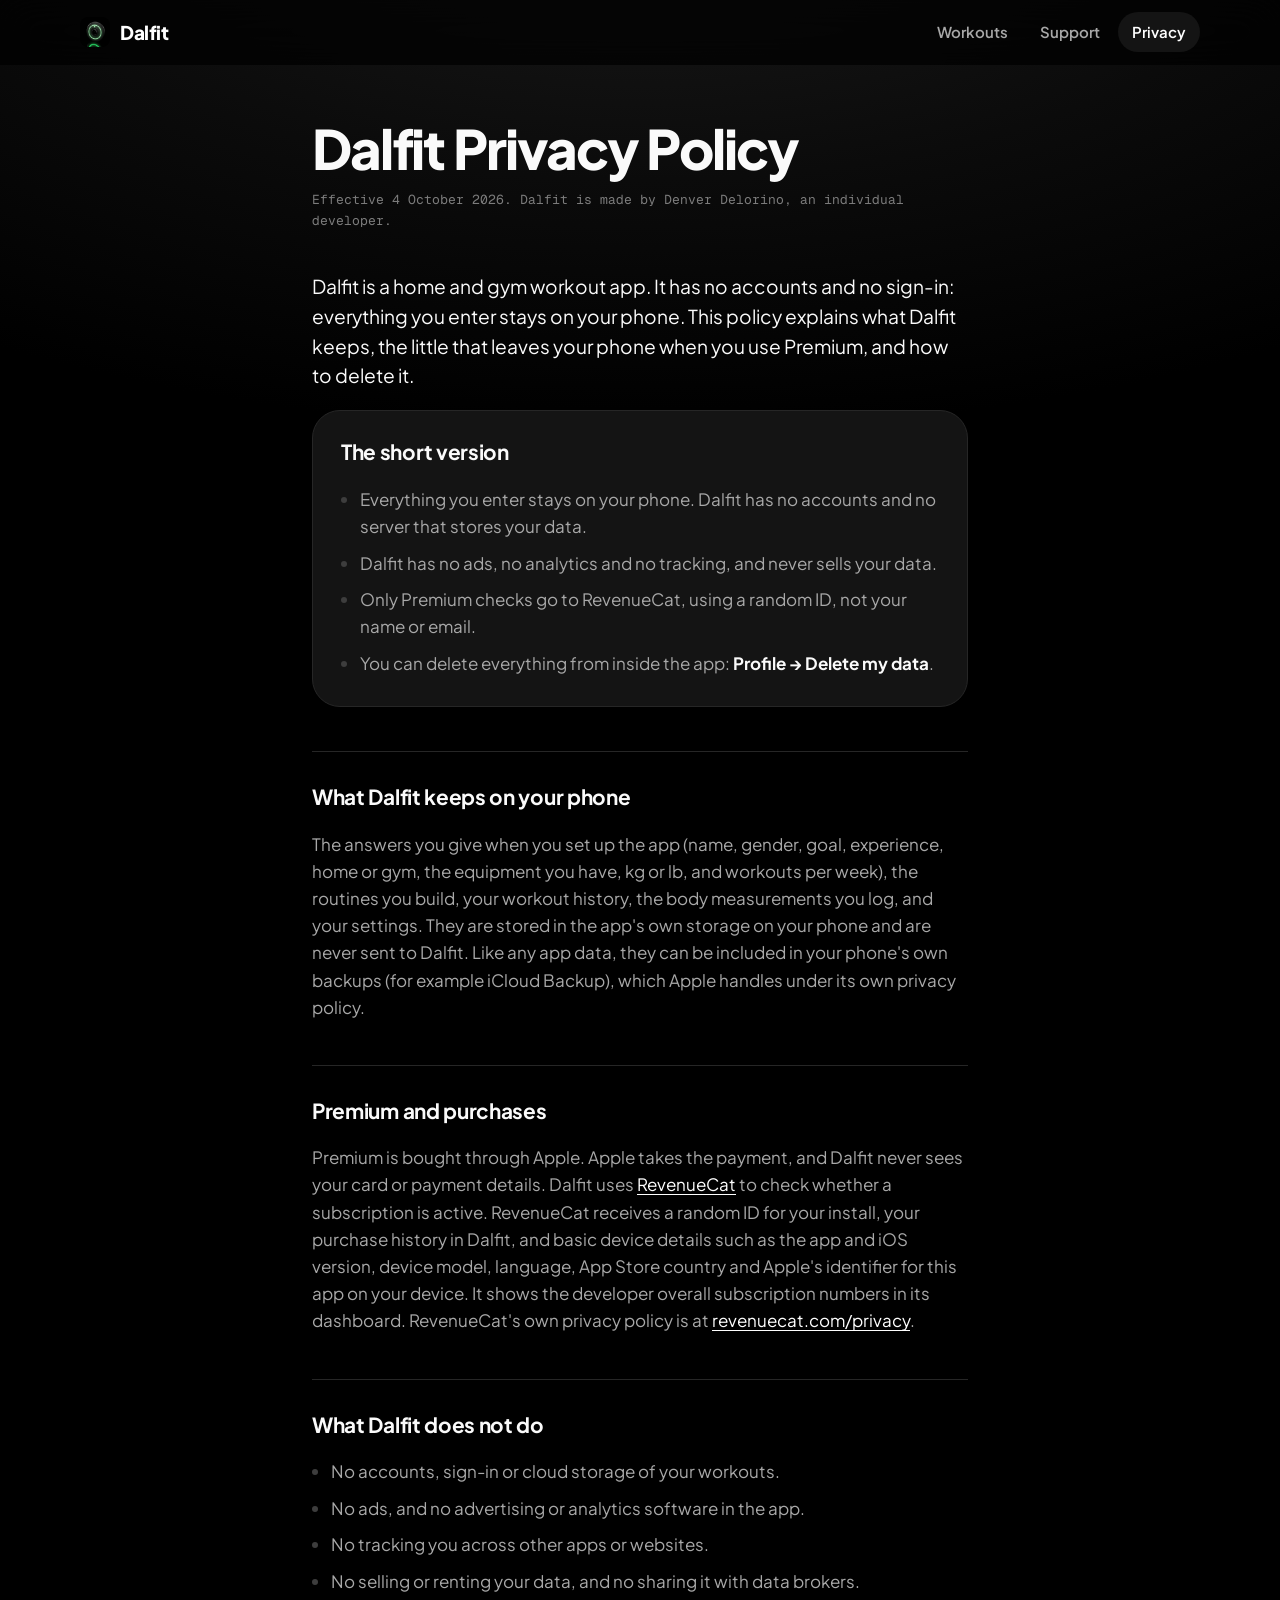
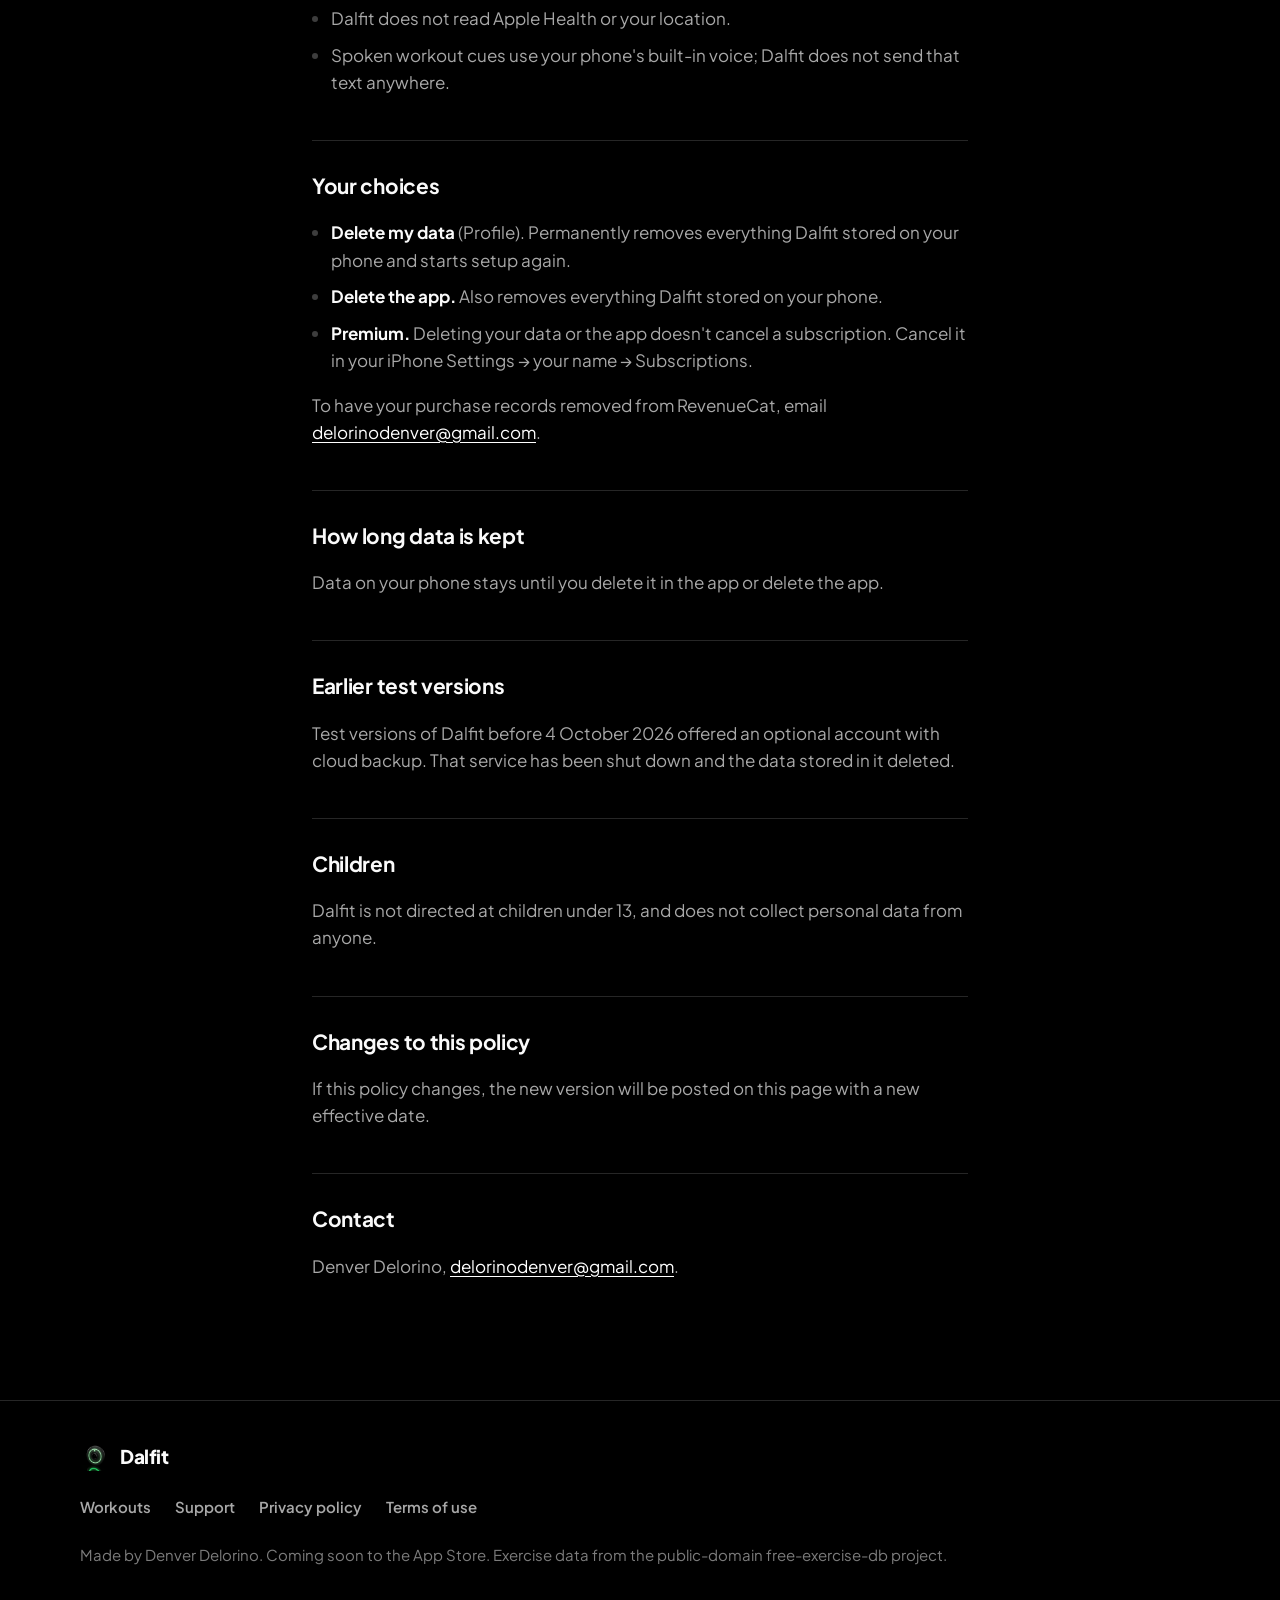
==== commit 826a5e32: "Drop accounts and sign-in from the privacy policy, support and terms Dalfit no longer has accounts o" ====
--- a/privacy.html
+++ b/privacy.html
@@ -28,19 +28,19 @@
 
 <main class="doc">
 <h1>Dalfit Privacy Policy</h1>
-<p class="dateline">Effective 2 October 2026. Dalfit is made by Denver Delorino, an individual developer.</p>
+<p class="dateline">Effective 4 October 2026. Dalfit is made by Denver Delorino, an individual developer.</p>
 
-<p class="lede">Dalfit is a home and gym workout app. You can use it without an account, and then
-your workouts stay on your phone. This policy explains what Dalfit keeps, what leaves your phone
-and why, and how to delete it.</p>
+<p class="lede">Dalfit is a home and gym workout app. It has no accounts and no sign-in: everything
+you enter stays on your phone. This policy explains what Dalfit keeps, the little that leaves your
+phone when you use Premium, and how to delete it.</p>
 
 <section class="summary">
 <h2>The short version</h2>
 <ul>
-  <li>Without an account, everything you enter stays on your phone.</li>
-  <li>With an account, a copy is kept on Dalfit's server so you can restore it on a new phone.</li>
+  <li>Everything you enter stays on your phone. Dalfit has no accounts and no server that stores your data.</li>
   <li>Dalfit has no ads, no analytics and no tracking, and never sells your data.</li>
-  <li>You can delete your account and everything in it from inside the app: <strong>Profile → Delete account</strong>.</li>
+  <li>Only Premium checks go to RevenueCat, using a random ID, not your name or email.</li>
+  <li>You can delete everything from inside the app: <strong>Profile → Delete my data</strong>.</li>
 </ul>
 </section>
 
@@ -48,44 +48,21 @@
 <p>The answers you give when you set up the app (name, gender, goal, experience, home or gym,
 the equipment you have, kg or lb, and workouts per week), the routines you build, your workout
 history, the body measurements you log, and your settings. They are stored in the app's own
-storage on your phone. Like any app data, they can be included in your phone's own backups.</p>
-
-<h2>If you create an account</h2>
-<p>An account is optional. You can sign in with Apple or with Google. With an account, Dalfit keeps:</p>
-<ul>
-  <li><strong>Sign-in details:</strong> your email address (with Sign in with Apple this can be
-  Apple's private relay address) and, if Apple or Google shares it, your name. Google also
-  shares a link to your Google profile picture, which is stored with your account and shown as
-  your picture in the app (the image itself loads from Google). Dalfit never sees your Apple or Google password.</li>
-  <li><strong>A copy of your Dalfit data:</strong> your setup answers listed above; the routines
-  you create; your workout history (which workout, when it started and ended, the sets with
-  reps, weights and times, and the effort rating you give it); and the body measurements you log
-  (weight, body fat, waist, chest, arms, hips and thighs).</li>
-  <li><strong>Whether you have Premium.</strong></li>
-</ul>
-<p>This is used only to back up your data and bring it back when you sign in on another phone.
-It is stored with <a href="https://supabase.com">Supabase</a>, which hosts Dalfit's database in
-Seoul, South Korea.</p>
-<p>When you choose Sign in with Google, a Google sign-in page opens in a secure browser window
-and Google handles the sign-in under its own
-<a href="https://policies.google.com/privacy">privacy policy</a>. Google can see that you
-signed in to Dalfit; Dalfit does not get access to your Google account beyond your name, email
-address and profile picture, and does not use your Google data for anything else, such as
-advertising. Sign in with Apple works the same way under Apple's privacy policy.</p>
+storage on your phone and are never sent to Dalfit. Like any app data, they can be included in
+your phone's own backups (for example iCloud Backup), which Apple handles under its own privacy policy.</p>
 
 <h2>Premium and purchases</h2>
 <p>Premium is bought through Apple. Apple takes the payment, and Dalfit never sees your card or
 payment details. Dalfit uses <a href="https://www.revenuecat.com">RevenueCat</a> to check whether
-a subscription is active. RevenueCat receives a random ID for your install (or your Dalfit
-account ID if you are signed in), your purchase history in Dalfit, and basic device details such
-as the app and iOS version, device model, language, App Store country and Apple's
-identifier for this app on your device. RevenueCat tells Dalfit's server when Premium starts or
-ends, and shows the developer overall subscription numbers in its dashboard. RevenueCat's own
-privacy policy is at
+a subscription is active. RevenueCat receives a random ID for your install, your purchase history
+in Dalfit, and basic device details such as the app and iOS version, device model, language, App
+Store country and Apple's identifier for this app on your device. It shows the developer overall
+subscription numbers in its dashboard. RevenueCat's own privacy policy is at
 <a href="https://www.revenuecat.com/privacy">revenuecat.com/privacy</a>.</p>
 
 <h2>What Dalfit does not do</h2>
 <ul>
+  <li>No accounts, sign-in or cloud storage of your workouts.</li>
   <li>No ads, and no advertising or analytics software in the app.</li>
   <li>No tracking you across other apps or websites.</li>
   <li>No selling or renting your data, and no sharing it with data brokers.</li>
@@ -95,27 +72,24 @@
 
 <h2>Your choices</h2>
 <ul>
-  <li><strong>Use Dalfit without an account.</strong> Nothing you enter leaves your phone.</li>
-  <li><strong>Sign out</strong> (Profile → Sign out). Dalfit backs up first, then removes your
-  data from this phone. It stays in your account.</li>
-  <li><strong>Reset data on this device</strong> (Profile). Removes your data from this phone only.</li>
-  <li><strong>Delete your account</strong> (Profile → Delete account). Permanently deletes your
-  account and all the data in it from Dalfit's server, and removes it from this phone.</li>
-  <li><strong>Delete the app.</strong> Removes everything Dalfit stored on your phone.</li>
-  <li><strong>Premium.</strong> Deleting your account doesn't cancel a subscription. Cancel it
+  <li><strong>Delete my data</strong> (Profile). Permanently removes everything Dalfit stored on
+  your phone and starts setup again.</li>
+  <li><strong>Delete the app.</strong> Also removes everything Dalfit stored on your phone.</li>
+  <li><strong>Premium.</strong> Deleting your data or the app doesn't cancel a subscription. Cancel it
   in your iPhone Settings → your name → Subscriptions.</li>
 </ul>
-<p>If you can't use the app, or want your purchase records removed from RevenueCat, email
+<p>To have your purchase records removed from RevenueCat, email
 <a href="mailto:delorinodenver@gmail.com">delorinodenver@gmail.com</a>.</p>
 
 <h2>How long data is kept</h2>
-<p>Data on your phone stays until you reset it, sign out or delete the app. Your account data
-stays until you delete your account. It is then removed from Dalfit's database straight away;
-Supabase may keep routine backups of its databases for a limited time before they are replaced.</p>
+<p>Data on your phone stays until you delete it in the app or delete the app.</p>
+
+<h2>Earlier test versions</h2>
+<p>Test versions of Dalfit before 4 October 2026 offered an optional account with cloud backup.
+That service has been shut down and the data stored in it deleted.</p>
 
 <h2>Children</h2>
-<p>Dalfit is not directed at children under 13, and does not knowingly collect their data. If you
-believe a child has created an account, email us and it will be deleted.</p>
+<p>Dalfit is not directed at children under 13, and does not collect personal data from anyone.</p>
 
 <h2>Changes to this policy</h2>
 <p>If this policy changes, the new version will be posted on this page with a new effective date.</p>
